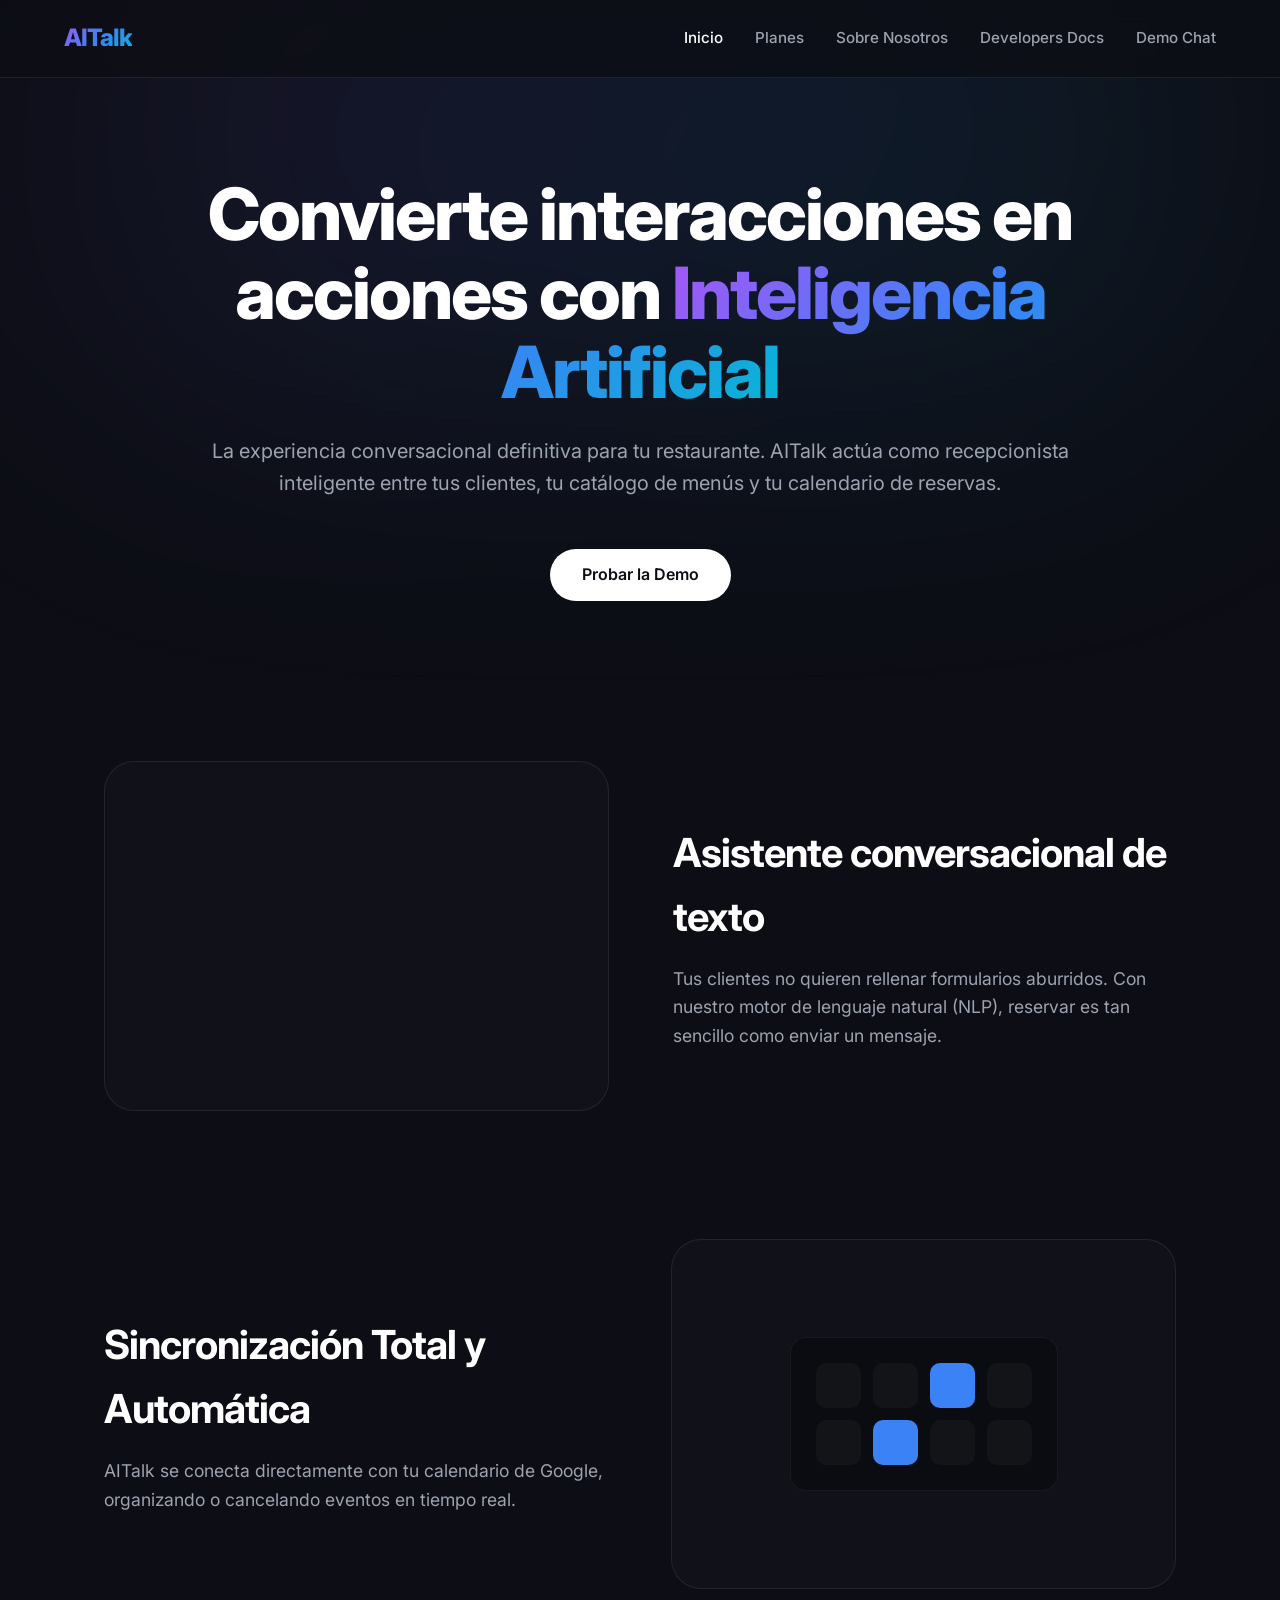
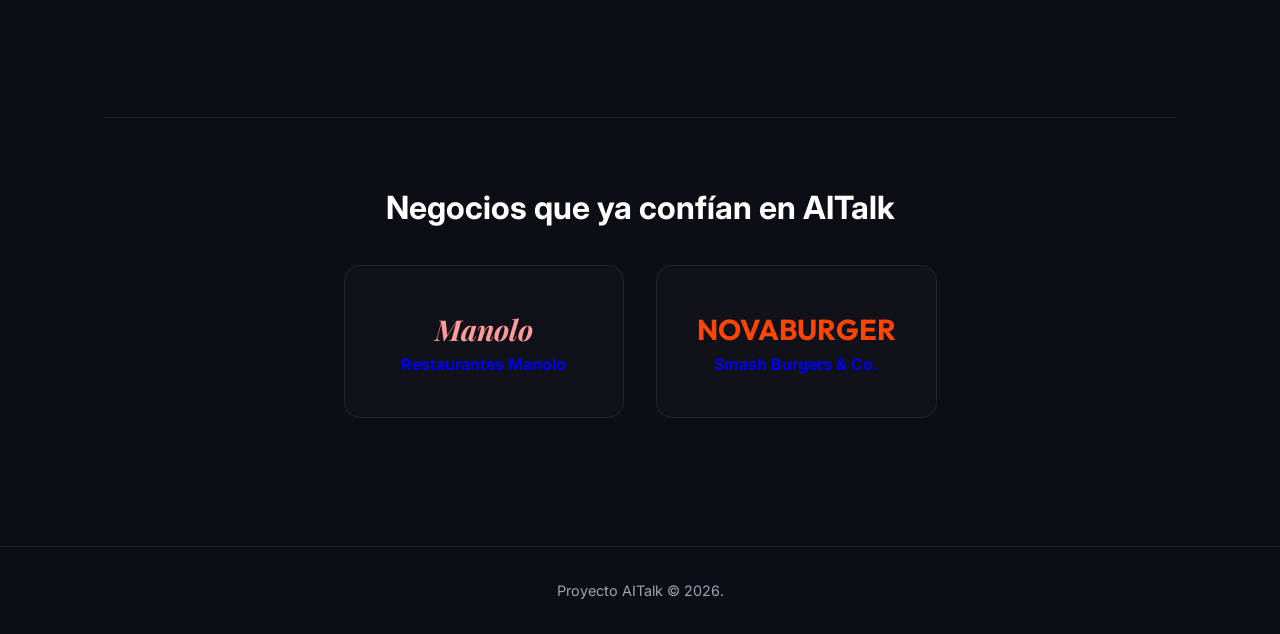
==== index.html @ 5d316da6 "Versión 1.0 Es una "plantilla" de lo que será la página web, desde aquí iremos refinando y colocando" ====
<!DOCTYPE html>
<html lang="es">
<head>
    <meta charset="UTF-8">
    <meta name="viewport" content="width=device-width, initial-scale=1.0">
    <title>AITalk | Inicio</title>
    <link rel="stylesheet" href="styles.css">
</head>
<body class="aitalk-theme">
    <div class="glow"></div>
    
    <!-- NAVBAR REUTILIZABLE -->
    <nav class="navbar">
        <a href="index.html" class="logo">AITalk</a>
        <div class="nav-links">
            <a href="index.html" class="active">Inicio</a>
            <a href="planes.html">Planes</a>
            <a href="about.html">Sobre Nosotros</a>
            <a href="docs.html">Developers Docs</a>
            <a href="demo.html">Demo Chat</a>
        </div>
    </nav>

    <main>
        <div class="hero">
            <h1>Convierte interacciones en acciones con <span class="text-gradient">Inteligencia Artificial</span></h1>
            <p>La experiencia conversacional definitiva para tu restaurante. AITalk actúa como recepcionista inteligente entre tus clientes, tu catálogo de menús y tu calendario de reservas.</p>
            <a href="demo.html" class="btn btn-primary" style="margin-top: 10px;">Probar la Demo</a>
        </div>

        <div class="feature-row">
            <div class="feature-text">
                <h3>Asistente conversacional de texto</h3>
                <p>Tus clientes no quieren rellenar formularios aburridos. Con nuestro motor de lenguaje natural (NLP), reservar es tan sencillo como enviar un mensaje.</p>
            </div>
            <div class="feature-visual">
                <div class="chat-anim">
                    <div class="bubble user">Hola, quería mesa para 4 el viernes a las 21:00.</div>
                    <div class="bubble ai">¡Hola! Sí, tenemos disponibilidad. ¿Anoto la reserva a nombre de quién?</div>
                </div>
            </div>
        </div>

        <div class="feature-row">
            <div class="feature-text">
                <h3>Sincronización Total y Automática</h3>
                <p>AITalk se conecta directamente con tu calendario de Google, organizando o cancelando eventos en tiempo real.</p>
            </div>
            <div class="feature-visual">
                <div class="calendar-grid">
                    <div class="cal-day"></div><div class="cal-day"></div><div class="cal-day booked"></div><div class="cal-day"></div>
                    <div class="cal-day"></div><div class="cal-day booked"></div><div class="cal-day"></div><div class="cal-day"></div>
                </div>
            </div>
        </div>

        <div class="clients-section">
            <h2 style="font-size: 2rem; margin-bottom: 1rem;">Negocios que ya confían en AITalk</h2>
            <div class="clients-grid">
                <a href="manolo.html" class="client-card manolo-card">
                    <h3 style="font-family: 'Playfair Display'; color: #ff9b9b; font-size: 1.8rem; font-style: italic;">Manolo</h3>
                    <h4>Restaurantes Manolo</h4>
                </a>
                <a href="novaburger.html" class="client-card nova-card">
                    <h3 style="font-family: 'Outfit'; color: #FF4500; font-size: 1.8rem; text-transform: uppercase;">NovaBurger</h3>
                    <h4>Smash Burgers & Co.</h4>
                </a>
            </div>
        </div>
    </main>

    <footer class="site-footer">Proyecto AITalk &copy; 2026.</footer>
</body>
</html>
---- styles.css ----
@import url('https://fonts.googleapis.com/css2?family=Inter:wght@300;400;500;600;800&family=Playfair+Display:ital,wght@0,600;0,800;1,600&family=Roboto+Mono:wght@400;500&family=Outfit:wght@800&display=swap');

/* ==========================================================================
   1. VARIABLES GLOBALES Y RESET
   ========================================================================== */
* { margin: 0; padding: 0; box-sizing: border-box; }
body { overflow-x: hidden; }

:root {
    --ai-bg: #0d0e15; 
    --ai-surface: rgba(255, 255, 255, 0.02);
    --ai-border: rgba(255, 255, 255, 0.08); 
    --ai-text: #ffffff;
    --ai-muted: #9ca3af; 
    --ai-gradient: linear-gradient(135deg, #a855f7, #3b82f6, #06b6d4);
    --ai-font: 'Inter', sans-serif; 
    --ai-font-mono: 'Roboto Mono', monospace;
}

/* ==========================================================================
   2. AITALK - LAYOUT PRINCIPAL (Compartido entre todas las pags de AITalk)
   ========================================================================== */
body.aitalk-theme {
    font-family: var(--ai-font); background-color: var(--ai-bg); color: var(--ai-text);
    line-height: 1.6; min-height: 100vh; display: flex; flex-direction: column;
}

.glow {
    position: fixed; top: -10%; left: 50%; transform: translateX(-50%);
    width: 80vw; height: 50vh; background: var(--ai-gradient);
    filter: blur(150px); opacity: 0.12; z-index: -1; pointer-events: none;
}

.navbar {
    display: flex; justify-content: space-between; align-items: center; padding: 1.2rem 5%;
    backdrop-filter: blur(12px); background: rgba(13, 14, 21, 0.8);
    position: sticky; top: 0; z-index: 100; border-bottom: 1px solid var(--ai-border);
}

.logo { 
    font-size: 1.5rem; font-weight: 800; letter-spacing: -1px; 
    background: var(--ai-gradient); -webkit-background-clip: text; -webkit-text-fill-color: transparent; 
    text-decoration: none; 
}

.nav-links { display: flex; gap: 2rem; }
.nav-links a { color: var(--ai-muted); text-decoration: none; font-size: 0.95rem; font-weight: 500; transition: color 0.3s; }
.nav-links a:hover, .nav-links a.active { color: var(--ai-text); }

.text-gradient { background: var(--ai-gradient); -webkit-background-clip: text; -webkit-text-fill-color: transparent; }
.btn { display: inline-block; padding: 0.8rem 2rem; border-radius: 50px; font-weight: 600; text-decoration: none; transition: transform 0.2s; border: none; font-family: var(--ai-font); font-size: 1rem; cursor: pointer;}
.btn-primary { background: var(--ai-text); color: var(--ai-bg); }
.btn-primary:hover { transform: translateY(-2px); box-shadow: 0 10px 20px rgba(255,255,255,0.15); }

main { flex: 1; padding: 4rem 5%; max-width: 1200px; margin: 0 auto; width: 100%; animation: fadeIn 0.5s ease; }
@keyframes fadeIn { from { opacity: 0; transform: translateY(10px); } to { opacity: 1; transform: translateY(0); } }

.site-footer { text-align: center; padding: 2rem; border-top: 1px solid var(--ai-border); margin-top: 4rem; color: var(--ai-muted); font-size: 0.9rem; }

/* ==========================================================================
   3. AITALK - SECCIÓN INICIO
   ========================================================================== */
.hero { text-align: center; padding: 2rem 0; max-width: 900px; margin: 0 auto; }
.hero h1 { font-size: 4.5rem; font-weight: 800; margin-bottom: 1.5rem; line-height: 1.1; letter-spacing: -2px;}
.hero p { font-size: 1.25rem; color: var(--ai-muted); margin-bottom: 2.5rem; }

.feature-row { display: flex; align-items: center; gap: 4rem; margin-top: 8rem; }
.feature-row:nth-child(even) { flex-direction: row-reverse; }
.feature-text { flex: 1; }
.feature-text h3 { font-size: 2.5rem; margin-bottom: 1rem; letter-spacing: -1px; }
.feature-text p { font-size: 1.1rem; color: var(--ai-muted); }
.feature-visual { flex: 1; height: 350px; background: var(--ai-surface); border: 1px solid var(--ai-border); border-radius: 30px; display: flex; justify-content: center; align-items: center; position: relative; }

/* Animaciones de Características */
.chat-anim { display: flex; flex-direction: column; gap: 15px; width: 70%; }
.bubble { padding: 12px 18px; border-radius: 18px; font-size: 0.9rem; max-width: 90%; opacity: 0; animation: chatSequence 6s infinite; }
.bubble.user { background: var(--ai-border); align-self: flex-end; border-bottom-right-radius: 4px; animation-delay: 0s; }
.bubble.ai { background: rgba(168,85,247,0.15); border: 1px solid rgba(168,85,247,0.4); align-self: flex-start; border-bottom-left-radius: 4px; animation-delay: 1.5s; }
@keyframes chatSequence { 0%, 5% { opacity: 0; transform: translateY(10px); } 10%, 80% { opacity: 1; transform: translateY(0); } 90%, 100% { opacity: 0; transform: translateY(-10px); } }

.calendar-grid { display: grid; grid-template-columns: repeat(4, 1fr); gap: 12px; padding: 25px; background: rgba(0,0,0,0.3); border-radius: 16px; border: 1px solid rgba(255,255,255,0.05); }
.cal-day { width: 45px; height: 45px; border-radius: 10px; background: rgba(255,255,255,0.03); }
.cal-day.booked { background: #3b82f6; animation: popIn 4s infinite; }
.cal-day.booked:nth-child(3) { animation-delay: 0s; }
.cal-day.booked:nth-child(7) { animation-delay: 1.2s; }
.cal-day.booked:nth-child(10) { animation-delay: 2.4s; }
@keyframes popIn { 0%, 100% { transform: scale(1); opacity: 0.3; } 50% { transform: scale(1.1); opacity: 1; box-shadow: 0 0 20px rgba(59,130,246,0.6); } }

.db-nodes { position: relative; width: 180px; height: 180px; }
.node { position: absolute; width: 20px; height: 20px; background: #a855f7; border-radius: 50%; }
.node.center { top: 50%; left: 50%; transform: translate(-50%, -50%); width: 45px; height: 45px; background: var(--ai-gradient); animation: pulseNode 2.5s infinite; }
.node.n1 { top: 0; left: 50%; transform: translateX(-50%); opacity: 0.5; }
.node.n2 { bottom: 0; left: 50%; transform: translateX(-50%); opacity: 0.5; }
.node.n3 { top: 50%; left: 0; transform: translateY(-50%); opacity: 0.5; }
.node.n4 { top: 50%; right: 0; transform: translateY(-50%); opacity: 0.5; }
@keyframes pulseNode { 0% { box-shadow: 0 0 0 0 rgba(168, 85, 247, 0.6); } 70% { box-shadow: 0 0 0 25px rgba(168, 85, 247, 0); } 100% { box-shadow: 0 0 0 0 rgba(168, 85, 247, 0); } }

/* Tarjetas Clientes */
.clients-section { margin-top: 8rem; text-align: center; border-top: 1px solid var(--ai-border); padding-top: 4rem; }
.clients-grid { display: flex; justify-content: center; gap: 2rem; margin-top: 2rem; flex-wrap: wrap; }
.client-card { background: var(--ai-surface); border: 1px solid var(--ai-border); padding: 2.5rem; border-radius: 16px; min-width: 280px; transition: all 0.3s ease; position: relative; overflow: hidden; text-decoration: none; display: block; }
.client-card::before { content: 'Ver Integración ↗'; position: absolute; top: -40px; left: 50%; transform: translateX(-50%); background: var(--ai-gradient); color: white; font-size: 0.8rem; padding: 0.3rem 1rem; border-radius: 20px; transition: top 0.3s; font-weight: 600; white-space: nowrap; }
.client-card:hover { transform: translateY(-5px); }
.client-card:hover::before { top: 15px; }
.client-card.manolo-card:hover { border-color: #ff9b9b; background: rgba(255, 155, 155, 0.05); }
.client-card.nova-card:hover { border-color: #ff5722; background: rgba(255, 87, 34, 0.05); }

/* ==========================================================================
   4. AITALK - DEVELOPER DOCS (Estética Grid Restaurada)
   ========================================================================== */
.docs-layout { display: flex; gap: 3rem; align-items: flex-start; }
.docs-sidebar { width: 250px; position: sticky; top: 100px; }
.docs-sidebar ul { list-style: none; }
.docs-sidebar li { margin-bottom: 1rem; }
.docs-sidebar a { color: var(--ai-muted); text-decoration: none; font-size: 0.95rem; transition: color 0.2s; display: block; padding: 4px 8px; border-radius: 6px; }
.docs-sidebar a:hover, .docs-sidebar a.active { color: var(--ai-text); background: rgba(255,255,255,0.05); }
.docs-sidebar .group-title { font-size: 0.8rem; text-transform: uppercase; letter-spacing: 1px; color: #666; margin: 2rem 0 1rem; font-weight: 800; padding-left: 8px;}

.docs-content { flex: 1; }
.docs-search { background: var(--ai-bg); border: 1px solid var(--ai-border); padding: 1rem 1.5rem; border-radius: 8px; width: 100%; color: white; font-family: var(--ai-font); margin-bottom: 3rem; outline: none; transition: border-color 0.3s; font-size: 0.95rem; }
.docs-search:focus { border-color: #a855f7; }

.docs-grid { display: grid; grid-template-columns: repeat(auto-fit, minmax(300px, 1fr)); gap: 1.5rem; }
.docs-card { border: 1px solid var(--ai-border); background: var(--ai-surface); border-radius: 12px; padding: 1.5rem; transition: background 0.2s; }
.docs-card:hover { background: rgba(255,255,255,0.05); }
.docs-icon { font-family: var(--ai-font-mono); color: #a855f7; margin-bottom: 1rem; font-size: 1.2rem; display: inline-block; }
.docs-card h4 { margin-bottom: 0.8rem; font-size: 1.2rem; }
.docs-card p { color: var(--ai-muted); font-size: 0.95rem; line-height: 1.6; }

/* ==========================================================================
   5. WEBS CLIENTES (Manolo & NovaBurger)
   ========================================================================== */
body.manolo-theme { background-color: #FDFBF7; color: #2C2C2C; font-family: 'Inter', sans-serif; min-height: 100vh; padding-bottom: 5rem; }
.manolo-logo { font-family: 'Playfair Display', serif; font-size: 2.5rem; color: #8B1E0B; font-weight: 800; font-style: italic; }
.manolo-hero { text-align: center; padding: 6rem 5%; background: url('https://www.transparenttextures.com/patterns/cream-paper.png'); }

body.nova-theme { background-color: #111111; color: #ffffff; font-family: 'Inter', sans-serif; min-height: 100vh; padding-bottom: 5rem; }
.nova-logo { font-family: 'Outfit', sans-serif; font-size: 2rem; color: #FF4500; font-weight: 800; text-transform: uppercase; letter-spacing: -1px; }
.nova-hero { text-align: center; padding: 8rem 5%; background: radial-gradient(circle at center, #2a0b00 0%, #111 70%); }

.ai-widget { position: fixed; bottom: 30px; right: 30px; background: #0d0e15; border-radius: 20px; padding: 1.5rem; width: 320px; box-shadow: 0 20px 40px rgba(0,0,0,0.5); z-index: 1000; color: white; border: 1px solid rgba(255,255,255,0.1); }
.ai-widget-header { display: flex; align-items: center; gap: 10px; margin-bottom: 1rem; font-weight: bold; font-size: 0.9rem; }
.ai-widget-header span { background: linear-gradient(135deg, #a855f7, #3b82f6); -webkit-background-clip: text; -webkit-text-fill-color: transparent; }
.ai-widget-btn { background: white; color: black; border: none; padding: 0.8rem; width: 100%; border-radius: 10px; font-weight: 600; cursor: pointer; transition: 0.2s; margin-top: 15px; }
.ai-widget-btn:hover { background: #e5e7eb; }
.back-bar { background: #000; color: white; padding: 0.5rem 5%; font-size: 0.85rem; display: flex; justify-content: space-between; }
.back-bar a { color: #a855f7; text-decoration: none; font-weight: 600; }
/* === ESTILOS PARA LA INTERACTIVIDAD DE DOCS === */
.doc-pane { display: none; animation: fadeIn 0.3s forwards; }
.doc-pane.active { display: block; }
.doc-pane h2 { font-size: 2.2rem; margin-bottom: 1rem; letter-spacing: -0.5px; }
.doc-pane p { color: var(--ai-muted); margin-bottom: 1.5rem; line-height: 1.7; font-size: 1.05rem; }
.doc-pane h3 { font-size: 1.3rem; margin: 2rem 0 1rem; color: #e5e7eb; }
.doc-code { background: rgba(0,0,0,0.4); border: 1px solid var(--ai-border); padding: 1.5rem; border-radius: 8px; font-family: var(--ai-font-mono); font-size: 0.9rem; color: #a855f7; overflow-x: auto; margin-bottom: 1.5rem; }

/* === ESTILOS PARA PLANES === */
.pricing-grid { display: grid; grid-template-columns: repeat(auto-fit, minmax(300px, 1fr)); gap: 2rem; }
.pricing-card { background: var(--ai-surface); border: 1px solid var(--ai-border); border-radius: 24px; padding: 3rem 2rem; display: flex; flex-direction: column; transition: transform 0.3s; }
.pricing-card:hover { transform: translateY(-5px); }
.pricing-card.highlight { border-color: #3b82f6; box-shadow: 0 10px 40px rgba(59, 130, 246, 0.1); position: relative; }

/* === ESTILOS PARA EL DEMO CHAT === */
.demo-container { max-width: 850px; margin: 0 auto; background: var(--ai-surface); border: 1px solid var(--ai-border); border-radius: 24px; height: 60vh; min-height: 500px; display: flex; flex-direction: column; overflow: hidden; box-shadow: 0 20px 40px rgba(0,0,0,0.4); }
.chat-area { flex: 1; padding: 2rem; overflow-y: auto; display: flex; flex-direction: column; gap: 1.5rem; }
.message { max-width: 80%; padding: 1.2rem; border-radius: 18px; font-size: 0.95rem; line-height: 1.5; }
.msg-ai { background: rgba(255,255,255,0.03); color: var(--ai-text); align-self: flex-start; border: 1px solid var(--ai-border); border-bottom-left-radius: 4px; }
.msg-user { background: var(--ai-border); color: var(--ai-text); align-self: flex-end; border-bottom-right-radius: 4px; }
.input-area { padding: 1.5rem; background: rgba(0,0,0,0.2); border-top: 1px solid var(--ai-border); }
.input-wrapper { display: flex; background: rgba(255,255,255,0.05); border: 1px solid var(--ai-border); border-radius: 16px; padding: 0.5rem 0.5rem 0.5rem 1rem; align-items: center; }
.input-wrapper input { flex: 1; background: transparent; border: none; color: white; padding: 0.8rem; font-size: 1rem; outline: none; }
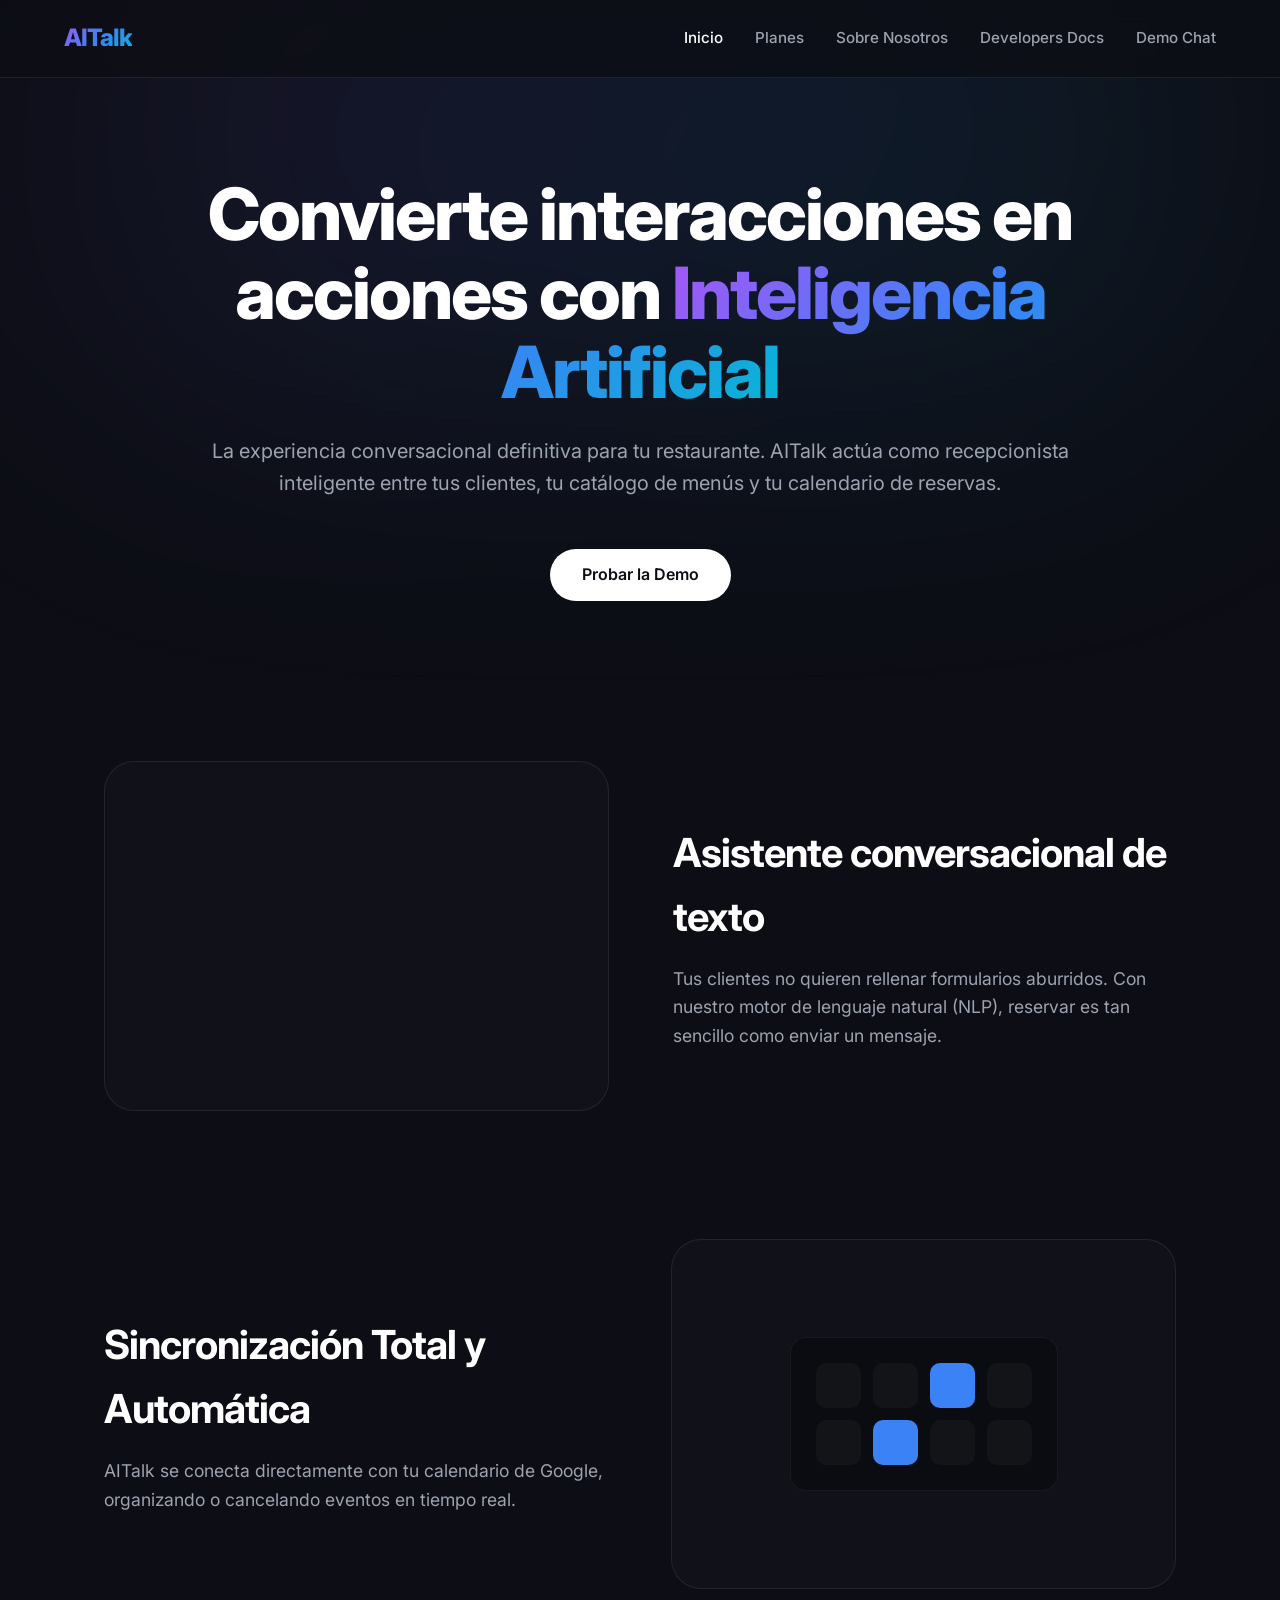
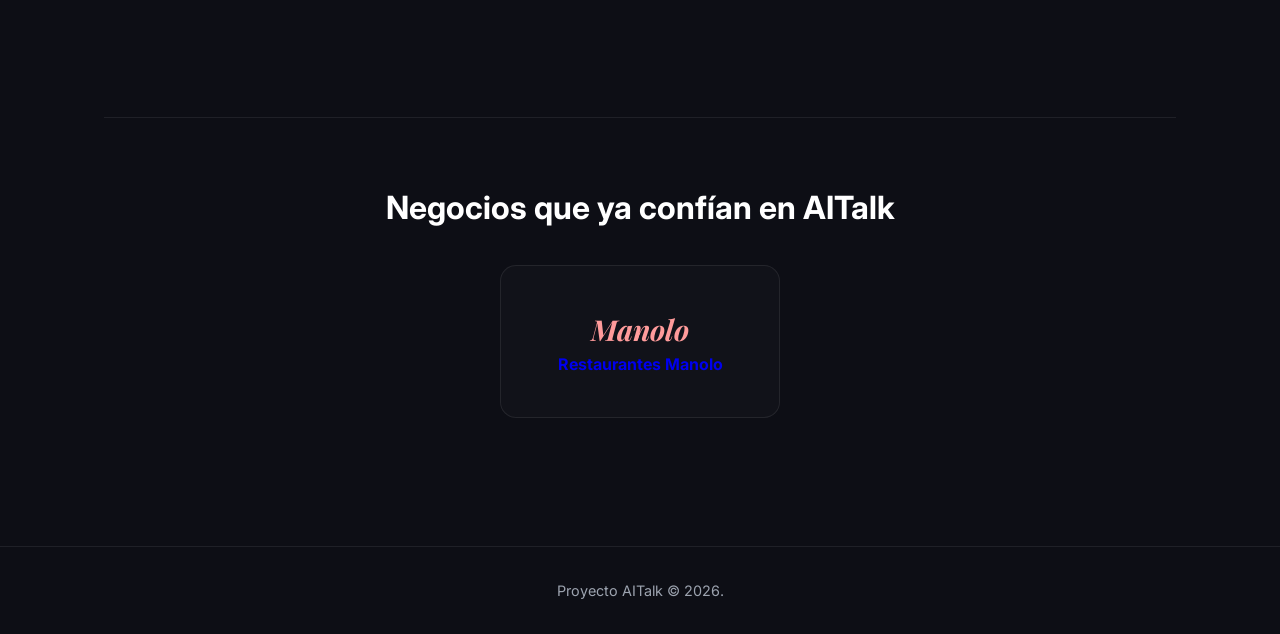
==== commit 8c0ac9fc: "CSS refactorizado, otros arreglas He refactorizado el CSS, también he quitado el botón de del placeh" ====
--- a/index.html
+++ b/index.html
@@ -1,74 +1,70 @@
-<!DOCTYPE html>
-<html lang="es">
-<head>
-    <meta charset="UTF-8">
-    <meta name="viewport" content="width=device-width, initial-scale=1.0">
-    <title>AITalk | Inicio</title>
-    <link rel="stylesheet" href="styles.css">
-</head>
-<body class="aitalk-theme">
-    <div class="glow"></div>
-    
-    <!-- NAVBAR REUTILIZABLE -->
-    <nav class="navbar">
-        <a href="index.html" class="logo">AITalk</a>
-        <div class="nav-links">
-            <a href="index.html" class="active">Inicio</a>
-            <a href="planes.html">Planes</a>
-            <a href="about.html">Sobre Nosotros</a>
-            <a href="docs.html">Developers Docs</a>
-            <a href="demo.html">Demo Chat</a>
-        </div>
-    </nav>
-
-    <main>
-        <div class="hero">
-            <h1>Convierte interacciones en acciones con <span class="text-gradient">Inteligencia Artificial</span></h1>
-            <p>La experiencia conversacional definitiva para tu restaurante. AITalk actúa como recepcionista inteligente entre tus clientes, tu catálogo de menús y tu calendario de reservas.</p>
-            <a href="demo.html" class="btn btn-primary" style="margin-top: 10px;">Probar la Demo</a>
-        </div>
-
-        <div class="feature-row">
-            <div class="feature-text">
-                <h3>Asistente conversacional de texto</h3>
-                <p>Tus clientes no quieren rellenar formularios aburridos. Con nuestro motor de lenguaje natural (NLP), reservar es tan sencillo como enviar un mensaje.</p>
-            </div>
-            <div class="feature-visual">
-                <div class="chat-anim">
-                    <div class="bubble user">Hola, quería mesa para 4 el viernes a las 21:00.</div>
-                    <div class="bubble ai">¡Hola! Sí, tenemos disponibilidad. ¿Anoto la reserva a nombre de quién?</div>
-                </div>
-            </div>
-        </div>
-
-        <div class="feature-row">
-            <div class="feature-text">
-                <h3>Sincronización Total y Automática</h3>
-                <p>AITalk se conecta directamente con tu calendario de Google, organizando o cancelando eventos en tiempo real.</p>
-            </div>
-            <div class="feature-visual">
-                <div class="calendar-grid">
-                    <div class="cal-day"></div><div class="cal-day"></div><div class="cal-day booked"></div><div class="cal-day"></div>
-                    <div class="cal-day"></div><div class="cal-day booked"></div><div class="cal-day"></div><div class="cal-day"></div>
-                </div>
-            </div>
-        </div>
-
-        <div class="clients-section">
-            <h2 style="font-size: 2rem; margin-bottom: 1rem;">Negocios que ya confían en AITalk</h2>
-            <div class="clients-grid">
-                <a href="manolo.html" class="client-card manolo-card">
-                    <h3 style="font-family: 'Playfair Display'; color: #ff9b9b; font-size: 1.8rem; font-style: italic;">Manolo</h3>
-                    <h4>Restaurantes Manolo</h4>
-                </a>
-                <a href="novaburger.html" class="client-card nova-card">
-                    <h3 style="font-family: 'Outfit'; color: #FF4500; font-size: 1.8rem; text-transform: uppercase;">NovaBurger</h3>
-                    <h4>Smash Burgers & Co.</h4>
-                </a>
-            </div>
-        </div>
-    </main>
-
-    <footer class="site-footer">Proyecto AITalk &copy; 2026.</footer>
-</body>
-</html>
+<!DOCTYPE html>
+<html lang="es">
+<head>
+    <meta charset="UTF-8">
+    <meta name="viewport" content="width=device-width, initial-scale=1.0">
+    <title>AITalk | Inicio</title>
+    <link rel="stylesheet" href="styles.css">
+</head>
+<body class="aitalk-theme">
+    <div class="glow"></div>
+    
+    <!-- NAVBAR REUTILIZABLE -->
+    <nav class="navbar">
+        <a href="index.html" class="logo">AITalk</a>
+        <div class="nav-links">
+            <a href="index.html" class="active">Inicio</a>
+            <a href="planes.html">Planes</a>
+            <a href="about.html">Sobre Nosotros</a>
+            <a href="docs.html">Developers Docs</a>
+            <a href="demo.html">Demo Chat</a>
+        </div>
+    </nav>
+
+    <main>
+        <div class="hero">
+            <h1>Convierte interacciones en acciones con <span class="text-gradient">Inteligencia Artificial</span></h1>
+            <p>La experiencia conversacional definitiva para tu restaurante. AITalk actúa como recepcionista inteligente entre tus clientes, tu catálogo de menús y tu calendario de reservas.</p>
+            <a href="demo.html" class="btn btn-primary" style="margin-top: 10px;">Probar la Demo</a>
+        </div>
+
+        <div class="feature-row">
+            <div class="feature-text">
+                <h3>Asistente conversacional de texto</h3>
+                <p>Tus clientes no quieren rellenar formularios aburridos. Con nuestro motor de lenguaje natural (NLP), reservar es tan sencillo como enviar un mensaje.</p>
+            </div>
+            <div class="feature-visual">
+                <div class="chat-anim">
+                    <div class="bubble user">Hola, quería mesa para 4 el viernes a las 21:00.</div>
+                    <div class="bubble ai">¡Hola! Sí, tenemos disponibilidad. ¿Anoto la reserva a nombre de quién?</div>
+                </div>
+            </div>
+        </div>
+
+        <div class="feature-row">
+            <div class="feature-text">
+                <h3>Sincronización Total y Automática</h3>
+                <p>AITalk se conecta directamente con tu calendario de Google, organizando o cancelando eventos en tiempo real.</p>
+            </div>
+            <div class="feature-visual">
+                <div class="calendar-grid">
+                    <div class="cal-day"></div><div class="cal-day"></div><div class="cal-day booked"></div><div class="cal-day"></div>
+                    <div class="cal-day"></div><div class="cal-day booked"></div><div class="cal-day"></div><div class="cal-day"></div>
+                </div>
+            </div>
+        </div>
+
+        <div class="clients-section">
+            <h2 style="font-size: 2rem; margin-bottom: 1rem;">Negocios que ya confían en AITalk</h2>
+            <div class="clients-grid">
+                <a href="manolo.html" class="client-card manolo-card">
+                    <h3 style="font-family: 'Playfair Display'; color: #ff9b9b; font-size: 1.8rem; font-style: italic;">Manolo</h3>
+                    <h4>Restaurantes Manolo</h4>
+                </a>
+            </div>
+        </div>
+    </main>
+
+    <footer class="site-footer">Proyecto AITalk &copy; 2026.</footer>
+</body>
+</html>
--- a/styles.css
+++ b/styles.css
@@ -1,170 +1,766 @@
-@import url('https://fonts.googleapis.com/css2?family=Inter:wght@300;400;500;600;800&family=Playfair+Display:ital,wght@0,600;0,800;1,600&family=Roboto+Mono:wght@400;500&family=Outfit:wght@800&display=swap');
-
-/* ==========================================================================
-   1. VARIABLES GLOBALES Y RESET
-   ========================================================================== */
-* { margin: 0; padding: 0; box-sizing: border-box; }
-body { overflow-x: hidden; }
-
-:root {
-    --ai-bg: #0d0e15; 
-    --ai-surface: rgba(255, 255, 255, 0.02);
-    --ai-border: rgba(255, 255, 255, 0.08); 
-    --ai-text: #ffffff;
-    --ai-muted: #9ca3af; 
-    --ai-gradient: linear-gradient(135deg, #a855f7, #3b82f6, #06b6d4);
-    --ai-font: 'Inter', sans-serif; 
-    --ai-font-mono: 'Roboto Mono', monospace;
-}
-
-/* ==========================================================================
-   2. AITALK - LAYOUT PRINCIPAL (Compartido entre todas las pags de AITalk)
-   ========================================================================== */
-body.aitalk-theme {
-    font-family: var(--ai-font); background-color: var(--ai-bg); color: var(--ai-text);
-    line-height: 1.6; min-height: 100vh; display: flex; flex-direction: column;
-}
-
-.glow {
-    position: fixed; top: -10%; left: 50%; transform: translateX(-50%);
-    width: 80vw; height: 50vh; background: var(--ai-gradient);
-    filter: blur(150px); opacity: 0.12; z-index: -1; pointer-events: none;
-}
-
-.navbar {
-    display: flex; justify-content: space-between; align-items: center; padding: 1.2rem 5%;
-    backdrop-filter: blur(12px); background: rgba(13, 14, 21, 0.8);
-    position: sticky; top: 0; z-index: 100; border-bottom: 1px solid var(--ai-border);
-}
-
-.logo { 
-    font-size: 1.5rem; font-weight: 800; letter-spacing: -1px; 
-    background: var(--ai-gradient); -webkit-background-clip: text; -webkit-text-fill-color: transparent; 
-    text-decoration: none; 
-}
-
-.nav-links { display: flex; gap: 2rem; }
-.nav-links a { color: var(--ai-muted); text-decoration: none; font-size: 0.95rem; font-weight: 500; transition: color 0.3s; }
-.nav-links a:hover, .nav-links a.active { color: var(--ai-text); }
-
-.text-gradient { background: var(--ai-gradient); -webkit-background-clip: text; -webkit-text-fill-color: transparent; }
-.btn { display: inline-block; padding: 0.8rem 2rem; border-radius: 50px; font-weight: 600; text-decoration: none; transition: transform 0.2s; border: none; font-family: var(--ai-font); font-size: 1rem; cursor: pointer;}
-.btn-primary { background: var(--ai-text); color: var(--ai-bg); }
-.btn-primary:hover { transform: translateY(-2px); box-shadow: 0 10px 20px rgba(255,255,255,0.15); }
-
-main { flex: 1; padding: 4rem 5%; max-width: 1200px; margin: 0 auto; width: 100%; animation: fadeIn 0.5s ease; }
-@keyframes fadeIn { from { opacity: 0; transform: translateY(10px); } to { opacity: 1; transform: translateY(0); } }
-
-.site-footer { text-align: center; padding: 2rem; border-top: 1px solid var(--ai-border); margin-top: 4rem; color: var(--ai-muted); font-size: 0.9rem; }
-
-/* ==========================================================================
-   3. AITALK - SECCIÓN INICIO
-   ========================================================================== */
-.hero { text-align: center; padding: 2rem 0; max-width: 900px; margin: 0 auto; }
-.hero h1 { font-size: 4.5rem; font-weight: 800; margin-bottom: 1.5rem; line-height: 1.1; letter-spacing: -2px;}
-.hero p { font-size: 1.25rem; color: var(--ai-muted); margin-bottom: 2.5rem; }
-
-.feature-row { display: flex; align-items: center; gap: 4rem; margin-top: 8rem; }
-.feature-row:nth-child(even) { flex-direction: row-reverse; }
-.feature-text { flex: 1; }
-.feature-text h3 { font-size: 2.5rem; margin-bottom: 1rem; letter-spacing: -1px; }
-.feature-text p { font-size: 1.1rem; color: var(--ai-muted); }
-.feature-visual { flex: 1; height: 350px; background: var(--ai-surface); border: 1px solid var(--ai-border); border-radius: 30px; display: flex; justify-content: center; align-items: center; position: relative; }
-
-/* Animaciones de Características */
-.chat-anim { display: flex; flex-direction: column; gap: 15px; width: 70%; }
-.bubble { padding: 12px 18px; border-radius: 18px; font-size: 0.9rem; max-width: 90%; opacity: 0; animation: chatSequence 6s infinite; }
-.bubble.user { background: var(--ai-border); align-self: flex-end; border-bottom-right-radius: 4px; animation-delay: 0s; }
-.bubble.ai { background: rgba(168,85,247,0.15); border: 1px solid rgba(168,85,247,0.4); align-self: flex-start; border-bottom-left-radius: 4px; animation-delay: 1.5s; }
-@keyframes chatSequence { 0%, 5% { opacity: 0; transform: translateY(10px); } 10%, 80% { opacity: 1; transform: translateY(0); } 90%, 100% { opacity: 0; transform: translateY(-10px); } }
-
-.calendar-grid { display: grid; grid-template-columns: repeat(4, 1fr); gap: 12px; padding: 25px; background: rgba(0,0,0,0.3); border-radius: 16px; border: 1px solid rgba(255,255,255,0.05); }
-.cal-day { width: 45px; height: 45px; border-radius: 10px; background: rgba(255,255,255,0.03); }
-.cal-day.booked { background: #3b82f6; animation: popIn 4s infinite; }
-.cal-day.booked:nth-child(3) { animation-delay: 0s; }
-.cal-day.booked:nth-child(7) { animation-delay: 1.2s; }
-.cal-day.booked:nth-child(10) { animation-delay: 2.4s; }
-@keyframes popIn { 0%, 100% { transform: scale(1); opacity: 0.3; } 50% { transform: scale(1.1); opacity: 1; box-shadow: 0 0 20px rgba(59,130,246,0.6); } }
-
-.db-nodes { position: relative; width: 180px; height: 180px; }
-.node { position: absolute; width: 20px; height: 20px; background: #a855f7; border-radius: 50%; }
-.node.center { top: 50%; left: 50%; transform: translate(-50%, -50%); width: 45px; height: 45px; background: var(--ai-gradient); animation: pulseNode 2.5s infinite; }
-.node.n1 { top: 0; left: 50%; transform: translateX(-50%); opacity: 0.5; }
-.node.n2 { bottom: 0; left: 50%; transform: translateX(-50%); opacity: 0.5; }
-.node.n3 { top: 50%; left: 0; transform: translateY(-50%); opacity: 0.5; }
-.node.n4 { top: 50%; right: 0; transform: translateY(-50%); opacity: 0.5; }
-@keyframes pulseNode { 0% { box-shadow: 0 0 0 0 rgba(168, 85, 247, 0.6); } 70% { box-shadow: 0 0 0 25px rgba(168, 85, 247, 0); } 100% { box-shadow: 0 0 0 0 rgba(168, 85, 247, 0); } }
-
-/* Tarjetas Clientes */
-.clients-section { margin-top: 8rem; text-align: center; border-top: 1px solid var(--ai-border); padding-top: 4rem; }
-.clients-grid { display: flex; justify-content: center; gap: 2rem; margin-top: 2rem; flex-wrap: wrap; }
-.client-card { background: var(--ai-surface); border: 1px solid var(--ai-border); padding: 2.5rem; border-radius: 16px; min-width: 280px; transition: all 0.3s ease; position: relative; overflow: hidden; text-decoration: none; display: block; }
-.client-card::before { content: 'Ver Integración ↗'; position: absolute; top: -40px; left: 50%; transform: translateX(-50%); background: var(--ai-gradient); color: white; font-size: 0.8rem; padding: 0.3rem 1rem; border-radius: 20px; transition: top 0.3s; font-weight: 600; white-space: nowrap; }
-.client-card:hover { transform: translateY(-5px); }
-.client-card:hover::before { top: 15px; }
-.client-card.manolo-card:hover { border-color: #ff9b9b; background: rgba(255, 155, 155, 0.05); }
-.client-card.nova-card:hover { border-color: #ff5722; background: rgba(255, 87, 34, 0.05); }
-
-/* ==========================================================================
-   4. AITALK - DEVELOPER DOCS (Estética Grid Restaurada)
-   ========================================================================== */
-.docs-layout { display: flex; gap: 3rem; align-items: flex-start; }
-.docs-sidebar { width: 250px; position: sticky; top: 100px; }
-.docs-sidebar ul { list-style: none; }
-.docs-sidebar li { margin-bottom: 1rem; }
-.docs-sidebar a { color: var(--ai-muted); text-decoration: none; font-size: 0.95rem; transition: color 0.2s; display: block; padding: 4px 8px; border-radius: 6px; }
-.docs-sidebar a:hover, .docs-sidebar a.active { color: var(--ai-text); background: rgba(255,255,255,0.05); }
-.docs-sidebar .group-title { font-size: 0.8rem; text-transform: uppercase; letter-spacing: 1px; color: #666; margin: 2rem 0 1rem; font-weight: 800; padding-left: 8px;}
-
-.docs-content { flex: 1; }
-.docs-search { background: var(--ai-bg); border: 1px solid var(--ai-border); padding: 1rem 1.5rem; border-radius: 8px; width: 100%; color: white; font-family: var(--ai-font); margin-bottom: 3rem; outline: none; transition: border-color 0.3s; font-size: 0.95rem; }
-.docs-search:focus { border-color: #a855f7; }
-
-.docs-grid { display: grid; grid-template-columns: repeat(auto-fit, minmax(300px, 1fr)); gap: 1.5rem; }
-.docs-card { border: 1px solid var(--ai-border); background: var(--ai-surface); border-radius: 12px; padding: 1.5rem; transition: background 0.2s; }
-.docs-card:hover { background: rgba(255,255,255,0.05); }
-.docs-icon { font-family: var(--ai-font-mono); color: #a855f7; margin-bottom: 1rem; font-size: 1.2rem; display: inline-block; }
-.docs-card h4 { margin-bottom: 0.8rem; font-size: 1.2rem; }
-.docs-card p { color: var(--ai-muted); font-size: 0.95rem; line-height: 1.6; }
-
-/* ==========================================================================
-   5. WEBS CLIENTES (Manolo & NovaBurger)
-   ========================================================================== */
-body.manolo-theme { background-color: #FDFBF7; color: #2C2C2C; font-family: 'Inter', sans-serif; min-height: 100vh; padding-bottom: 5rem; }
-.manolo-logo { font-family: 'Playfair Display', serif; font-size: 2.5rem; color: #8B1E0B; font-weight: 800; font-style: italic; }
-.manolo-hero { text-align: center; padding: 6rem 5%; background: url('https://www.transparenttextures.com/patterns/cream-paper.png'); }
-
-body.nova-theme { background-color: #111111; color: #ffffff; font-family: 'Inter', sans-serif; min-height: 100vh; padding-bottom: 5rem; }
-.nova-logo { font-family: 'Outfit', sans-serif; font-size: 2rem; color: #FF4500; font-weight: 800; text-transform: uppercase; letter-spacing: -1px; }
-.nova-hero { text-align: center; padding: 8rem 5%; background: radial-gradient(circle at center, #2a0b00 0%, #111 70%); }
-
-.ai-widget { position: fixed; bottom: 30px; right: 30px; background: #0d0e15; border-radius: 20px; padding: 1.5rem; width: 320px; box-shadow: 0 20px 40px rgba(0,0,0,0.5); z-index: 1000; color: white; border: 1px solid rgba(255,255,255,0.1); }
-.ai-widget-header { display: flex; align-items: center; gap: 10px; margin-bottom: 1rem; font-weight: bold; font-size: 0.9rem; }
-.ai-widget-header span { background: linear-gradient(135deg, #a855f7, #3b82f6); -webkit-background-clip: text; -webkit-text-fill-color: transparent; }
-.ai-widget-btn { background: white; color: black; border: none; padding: 0.8rem; width: 100%; border-radius: 10px; font-weight: 600; cursor: pointer; transition: 0.2s; margin-top: 15px; }
-.ai-widget-btn:hover { background: #e5e7eb; }
-.back-bar { background: #000; color: white; padding: 0.5rem 5%; font-size: 0.85rem; display: flex; justify-content: space-between; }
-.back-bar a { color: #a855f7; text-decoration: none; font-weight: 600; }
-/* === ESTILOS PARA LA INTERACTIVIDAD DE DOCS === */
-.doc-pane { display: none; animation: fadeIn 0.3s forwards; }
-.doc-pane.active { display: block; }
-.doc-pane h2 { font-size: 2.2rem; margin-bottom: 1rem; letter-spacing: -0.5px; }
-.doc-pane p { color: var(--ai-muted); margin-bottom: 1.5rem; line-height: 1.7; font-size: 1.05rem; }
-.doc-pane h3 { font-size: 1.3rem; margin: 2rem 0 1rem; color: #e5e7eb; }
-.doc-code { background: rgba(0,0,0,0.4); border: 1px solid var(--ai-border); padding: 1.5rem; border-radius: 8px; font-family: var(--ai-font-mono); font-size: 0.9rem; color: #a855f7; overflow-x: auto; margin-bottom: 1.5rem; }
-
-/* === ESTILOS PARA PLANES === */
-.pricing-grid { display: grid; grid-template-columns: repeat(auto-fit, minmax(300px, 1fr)); gap: 2rem; }
-.pricing-card { background: var(--ai-surface); border: 1px solid var(--ai-border); border-radius: 24px; padding: 3rem 2rem; display: flex; flex-direction: column; transition: transform 0.3s; }
-.pricing-card:hover { transform: translateY(-5px); }
-.pricing-card.highlight { border-color: #3b82f6; box-shadow: 0 10px 40px rgba(59, 130, 246, 0.1); position: relative; }
-
-/* === ESTILOS PARA EL DEMO CHAT === */
-.demo-container { max-width: 850px; margin: 0 auto; background: var(--ai-surface); border: 1px solid var(--ai-border); border-radius: 24px; height: 60vh; min-height: 500px; display: flex; flex-direction: column; overflow: hidden; box-shadow: 0 20px 40px rgba(0,0,0,0.4); }
-.chat-area { flex: 1; padding: 2rem; overflow-y: auto; display: flex; flex-direction: column; gap: 1.5rem; }
-.message { max-width: 80%; padding: 1.2rem; border-radius: 18px; font-size: 0.95rem; line-height: 1.5; }
-.msg-ai { background: rgba(255,255,255,0.03); color: var(--ai-text); align-self: flex-start; border: 1px solid var(--ai-border); border-bottom-left-radius: 4px; }
-.msg-user { background: var(--ai-border); color: var(--ai-text); align-self: flex-end; border-bottom-right-radius: 4px; }
-.input-area { padding: 1.5rem; background: rgba(0,0,0,0.2); border-top: 1px solid var(--ai-border); }
-.input-wrapper { display: flex; background: rgba(255,255,255,0.05); border: 1px solid var(--ai-border); border-radius: 16px; padding: 0.5rem 0.5rem 0.5rem 1rem; align-items: center; }
-.input-wrapper input { flex: 1; background: transparent; border: none; color: white; padding: 0.8rem; font-size: 1rem; outline: none; }
+@import url('https://fonts.googleapis.com/css2?family=Inter:wght@300;400;500;600;800&family=Playfair+Display:ital,wght@0,600;0,800;1,600&family=Roboto+Mono:wght@400;500&family=Outfit:wght@800&display=swap');
+
+/* ==========================================================================
+   ÍNDICE DEL CSS
+   ==========================================================================
+   1. VARIABLES GLOBALES Y RESET (Colores, fuentes, reseteo de márgenes)
+   2. ESTILOS BASE Y COMPONENTES (Botones, gradientes, layout principal)
+   3. NAVEGACIÓN Y FOOTER (Menú superior y pie de página)
+   4. PÁGINA: INICIO (Hero, animaciones de características, clientes)
+   5. PÁGINA: PLANES (Tarjetas de precios)
+   6. PÁGINA: DEMO CHAT (Interfaz de simulación)
+   7. PÁGINA: DOCS DEVELOPERS (Layout lateral, formato de texto y código)
+   8. TEMAS EXTERNOS (Webs hipotéticas como Restaurantes Manolo)
+   ========================================================================== */
+
+
+/* ==========================================================================
+   1. VARIABLES GLOBALES Y RESET
+   ========================================================================== */
+* {
+    margin: 0;
+    padding: 0;
+    box-sizing: border-box;
+}
+
+body {
+    overflow-x: hidden; /* Evita el scroll horizontal no deseado */
+}
+
+:root {
+    /* Paleta de colores AITalk (Dark Theme) */
+    --ai-bg: #0d0e15; 
+    --ai-surface: rgba(255, 255, 255, 0.02);
+    --ai-border: rgba(255, 255, 255, 0.08); 
+    --ai-text: #ffffff;
+    --ai-muted: #9ca3af; 
+    --ai-gradient: linear-gradient(135deg, #a855f7, #3b82f6, #06b6d4);
+    
+    /* Tipografías */
+    --ai-font: 'Inter', sans-serif; 
+    --ai-font-mono: 'Roboto Mono', monospace;
+}
+
+
+/* ==========================================================================
+   2. ESTILOS BASE Y COMPONENTES GLOBALES
+   ========================================================================== */
+body.aitalk-theme {
+    font-family: var(--ai-font);
+    background-color: var(--ai-bg);
+    color: var(--ai-text);
+    line-height: 1.6;
+    min-height: 100vh;
+    display: flex;
+    flex-direction: column;
+}
+
+/* Efecto de luz de fondo (Glow) */
+.glow {
+    position: fixed;
+    top: -10%;
+    left: 50%;
+    transform: translateX(-50%);
+    width: 80vw;
+    height: 50vh;
+    background: var(--ai-gradient);
+    filter: blur(150px);
+    opacity: 0.12;
+    z-index: -1;
+    pointer-events: none; /* Permite hacer click a través de la luz */
+}
+
+/* Contenedor principal de todas las páginas */
+main {
+    flex: 1;
+    padding: 4rem 5%;
+    max-width: 1200px;
+    margin: 0 auto;
+    width: 100%;
+    animation: fadeIn 0.5s ease;
+}
+
+@keyframes fadeIn {
+    from { opacity: 0; transform: translateY(10px); }
+    to { opacity: 1; transform: translateY(0); }
+}
+
+/* Componentes de texto y botones */
+.text-gradient {
+    background: var(--ai-gradient);
+    -webkit-background-clip: text;
+    -webkit-text-fill-color: transparent;
+}
+
+.btn {
+    display: inline-block;
+    padding: 0.8rem 2rem;
+    border-radius: 50px;
+    font-weight: 600;
+    text-decoration: none;
+    transition: transform 0.2s, box-shadow 0.2s;
+    border: none;
+    font-family: var(--ai-font);
+    font-size: 1rem;
+    cursor: pointer;
+}
+
+.btn-primary {
+    background: var(--ai-text);
+    color: var(--ai-bg);
+}
+
+.btn-primary:hover {
+    transform: translateY(-2px);
+    box-shadow: 0 10px 20px rgba(255, 255, 255, 0.15);
+}
+
+
+/* ==========================================================================
+   3. NAVEGACIÓN Y FOOTER
+   ========================================================================== */
+.navbar {
+    display: flex;
+    justify-content: space-between;
+    align-items: center;
+    padding: 1.2rem 5%;
+    backdrop-filter: blur(12px);
+    background: rgba(13, 14, 21, 0.8);
+    position: sticky;
+    top: 0;
+    z-index: 100;
+    border-bottom: 1px solid var(--ai-border);
+}
+
+.logo {
+    font-size: 1.5rem;
+    font-weight: 800;
+    letter-spacing: -1px;
+    background: var(--ai-gradient);
+    -webkit-background-clip: text;
+    -webkit-text-fill-color: transparent;
+    text-decoration: none;
+}
+
+.nav-links {
+    display: flex;
+    gap: 2rem;
+}
+
+.nav-links a {
+    color: var(--ai-muted);
+    text-decoration: none;
+    font-size: 0.95rem;
+    font-weight: 500;
+    transition: color 0.3s;
+}
+
+.nav-links a:hover,
+.nav-links a.active {
+    color: var(--ai-text);
+}
+
+.site-footer {
+    text-align: center;
+    padding: 2rem;
+    border-top: 1px solid var(--ai-border);
+    margin-top: 4rem;
+    color: var(--ai-muted);
+    font-size: 0.9rem;
+}
+
+
+/* ==========================================================================
+   4. PÁGINA: INICIO (Hero, Animaciones y Clientes)
+   ========================================================================== */
+.hero {
+    text-align: center;
+    padding: 2rem 0;
+    max-width: 900px;
+    margin: 0 auto;
+}
+
+.hero h1 {
+    font-size: 4.5rem;
+    font-weight: 800;
+    margin-bottom: 1.5rem;
+    line-height: 1.1;
+    letter-spacing: -2px;
+}
+
+.hero p {
+    font-size: 1.25rem;
+    color: var(--ai-muted);
+    margin-bottom: 2.5rem;
+}
+
+/* Filas de Características (Texto + Visual) */
+.feature-row {
+    display: flex;
+    align-items: center;
+    gap: 4rem;
+    margin-top: 8rem;
+}
+
+.feature-row:nth-child(even) {
+    flex-direction: row-reverse;
+}
+
+.feature-text {
+    flex: 1;
+}
+
+.feature-text h3 {
+    font-size: 2.5rem;
+    margin-bottom: 1rem;
+    letter-spacing: -1px;
+}
+
+.feature-text p {
+    font-size: 1.1rem;
+    color: var(--ai-muted);
+}
+
+.feature-visual {
+    flex: 1;
+    height: 350px;
+    background: var(--ai-surface);
+    border: 1px solid var(--ai-border);
+    border-radius: 30px;
+    display: flex;
+    justify-content: center;
+    align-items: center;
+    position: relative;
+}
+
+/* Animación 1: Burbujas de Chat */
+.chat-anim {
+    display: flex;
+    flex-direction: column;
+    gap: 15px;
+    width: 70%;
+}
+
+.bubble {
+    padding: 12px 18px;
+    border-radius: 18px;
+    font-size: 0.9rem;
+    max-width: 90%;
+    opacity: 0;
+    animation: chatSequence 6s infinite;
+}
+
+.bubble.user {
+    background: var(--ai-border);
+    align-self: flex-end;
+    border-bottom-right-radius: 4px;
+    animation-delay: 0s;
+}
+
+.bubble.ai {
+    background: rgba(168, 85, 247, 0.15);
+    border: 1px solid rgba(168, 85, 247, 0.4);
+    align-self: flex-start;
+    border-bottom-left-radius: 4px;
+    animation-delay: 1.5s;
+}
+
+@keyframes chatSequence {
+    0%, 5% { opacity: 0; transform: translateY(10px); }
+    10%, 80% { opacity: 1; transform: translateY(0); }
+    90%, 100% { opacity: 0; transform: translateY(-10px); }
+}
+
+/* Animación 2: Cuadrícula de Calendario */
+.calendar-grid {
+    display: grid;
+    grid-template-columns: repeat(4, 1fr);
+    gap: 12px;
+    padding: 25px;
+    background: rgba(0, 0, 0, 0.3);
+    border-radius: 16px;
+    border: 1px solid rgba(255, 255, 255, 0.05);
+}
+
+.cal-day {
+    width: 45px;
+    height: 45px;
+    border-radius: 10px;
+    background: rgba(255, 255, 255, 0.03);
+}
+
+.cal-day.booked {
+    background: #3b82f6;
+    animation: popIn 4s infinite;
+}
+
+.cal-day.booked:nth-child(3) { animation-delay: 0s; }
+.cal-day.booked:nth-child(7) { animation-delay: 1.2s; }
+.cal-day.booked:nth-child(10) { animation-delay: 2.4s; }
+
+@keyframes popIn {
+    0%, 100% { transform: scale(1); opacity: 0.3; }
+    50% { transform: scale(1.1); opacity: 1; box-shadow: 0 0 20px rgba(59, 130, 246, 0.6); }
+}
+
+/* Animación 3: Nodos de Base de Datos */
+.db-nodes {
+    position: relative;
+    width: 180px;
+    height: 180px;
+}
+
+.node {
+    position: absolute;
+    width: 20px;
+    height: 20px;
+    background: #a855f7;
+    border-radius: 50%;
+}
+
+.node.center {
+    top: 50%;
+    left: 50%;
+    transform: translate(-50%, -50%);
+    width: 45px;
+    height: 45px;
+    background: var(--ai-gradient);
+    animation: pulseNode 2.5s infinite;
+}
+
+.node.n1 { top: 0; left: 50%; transform: translateX(-50%); opacity: 0.5; }
+.node.n2 { bottom: 0; left: 50%; transform: translateX(-50%); opacity: 0.5; }
+.node.n3 { top: 50%; left: 0; transform: translateY(-50%); opacity: 0.5; }
+.node.n4 { top: 50%; right: 0; transform: translateY(-50%); opacity: 0.5; }
+
+@keyframes pulseNode {
+    0% { box-shadow: 0 0 0 0 rgba(168, 85, 247, 0.6); }
+    70% { box-shadow: 0 0 0 25px rgba(168, 85, 247, 0); }
+    100% { box-shadow: 0 0 0 0 rgba(168, 85, 247, 0); }
+}
+
+/* Sección: Clientes que usan AITalk */
+.clients-section {
+    margin-top: 8rem;
+    text-align: center;
+    border-top: 1px solid var(--ai-border);
+    padding-top: 4rem;
+}
+
+.clients-grid {
+    display: flex;
+    justify-content: center;
+    gap: 2rem;
+    margin-top: 2rem;
+    flex-wrap: wrap;
+}
+
+.client-card {
+    background: var(--ai-surface);
+    border: 1px solid var(--ai-border);
+    padding: 2.5rem;
+    border-radius: 16px;
+    min-width: 280px;
+    transition: all 0.3s ease;
+    position: relative;
+    overflow: hidden;
+    text-decoration: none;
+    display: block;
+}
+
+/* Etiqueta flotante al hacer hover en cliente */
+.client-card::before {
+    content: 'Ver Integración ↗';
+    position: absolute;
+    top: -40px;
+    left: 50%;
+    transform: translateX(-50%);
+    background: var(--ai-gradient);
+    color: white;
+    font-size: 0.8rem;
+    padding: 0.3rem 1rem;
+    border-radius: 20px;
+    transition: top 0.3s;
+    font-weight: 600;
+    white-space: nowrap;
+}
+
+.client-card:hover {
+    transform: translateY(-5px);
+}
+
+.client-card:hover::before {
+    top: 15px;
+}
+
+/* Colores específicos por cliente al hacer hover */
+.client-card.manolo-card:hover { border-color: #ff9b9b; background: rgba(255, 155, 155, 0.05); }
+.client-card.nova-card:hover { border-color: #ff5722; background: rgba(255, 87, 34, 0.05); }
+
+
+/* ==========================================================================
+   5. PÁGINA: PLANES (Precios)
+   ========================================================================== */
+.pricing-grid {
+    display: grid;
+    grid-template-columns: repeat(auto-fit, minmax(300px, 1fr));
+    gap: 2rem;
+}
+
+.pricing-card {
+    background: var(--ai-surface);
+    border: 1px solid var(--ai-border);
+    border-radius: 24px;
+    padding: 3rem 2rem;
+    display: flex;
+    flex-direction: column;
+    transition: transform 0.3s;
+}
+
+.pricing-card:hover {
+    transform: translateY(-5px);
+}
+
+.pricing-card.highlight {
+    border-color: #3b82f6;
+    box-shadow: 0 10px 40px rgba(59, 130, 246, 0.1);
+    position: relative;
+}
+
+
+/* ==========================================================================
+   6. PÁGINA: DEMO CHAT
+   ========================================================================== */
+.demo-container {
+    max-width: 850px;
+    margin: 0 auto;
+    background: var(--ai-surface);
+    border: 1px solid var(--ai-border);
+    border-radius: 24px;
+    height: 60vh;
+    min-height: 500px;
+    display: flex;
+    flex-direction: column;
+    overflow: hidden;
+    box-shadow: 0 20px 40px rgba(0, 0, 0, 0.4);
+}
+
+.chat-area {
+    flex: 1;
+    padding: 2rem;
+    overflow-y: auto;
+    display: flex;
+    flex-direction: column;
+    gap: 1.5rem;
+}
+
+.message {
+    max-width: 80%;
+    padding: 1.2rem;
+    border-radius: 18px;
+    font-size: 0.95rem;
+    line-height: 1.5;
+}
+
+.msg-ai {
+    background: rgba(255, 255, 255, 0.03);
+    color: var(--ai-text);
+    align-self: flex-start;
+    border: 1px solid var(--ai-border);
+    border-bottom-left-radius: 4px;
+}
+
+.msg-user {
+    background: var(--ai-border);
+    color: var(--ai-text);
+    align-self: flex-end;
+    border-bottom-right-radius: 4px;
+}
+
+.input-area {
+    padding: 1.5rem;
+    background: rgba(0, 0, 0, 0.2);
+    border-top: 1px solid var(--ai-border);
+}
+
+.input-wrapper {
+    display: flex;
+    background: rgba(255, 255, 255, 0.05);
+    border: 1px solid var(--ai-border);
+    border-radius: 16px;
+    padding: 0.5rem 0.5rem 0.5rem 1rem;
+    align-items: center;
+}
+
+.input-wrapper input {
+    flex: 1;
+    background: transparent;
+    border: none;
+    color: white;
+    padding: 0.8rem;
+    font-size: 1rem;
+    outline: none;
+}
+
+
+/* ==========================================================================
+   7. PÁGINA: DOCS DEVELOPERS
+   ========================================================================== */
+.docs-layout {
+    display: flex;
+    gap: 3rem;
+    align-items: flex-start;
+}
+
+/* Menú Lateral (Sidebar) */
+.docs-sidebar {
+    width: 250px;
+    position: sticky;
+    top: 100px;
+}
+
+.docs-sidebar ul {
+    list-style: none;
+}
+
+.docs-sidebar li {
+    margin-bottom: 1rem;
+}
+
+.docs-sidebar a {
+    color: var(--ai-muted);
+    text-decoration: none;
+    font-size: 0.95rem;
+    transition: color 0.2s;
+    display: block;
+    padding: 4px 8px;
+    border-radius: 6px;
+    cursor: pointer;
+}
+
+.docs-sidebar a:hover,
+.docs-sidebar a.active {
+    color: var(--ai-text);
+    background: rgba(255, 255, 255, 0.05);
+}
+
+.docs-sidebar .group-title {
+    font-size: 0.8rem;
+    text-transform: uppercase;
+    letter-spacing: 1px;
+    color: #666;
+    margin: 2rem 0 1rem;
+    font-weight: 800;
+    padding-left: 8px;
+}
+
+/* Área principal de Documentación */
+.docs-content {
+    flex: 1;
+}
+
+.doc-pane {
+    display: none;
+    animation: fadeIn 0.3s forwards;
+}
+
+.doc-pane.active {
+    display: block;
+}
+
+.doc-pane h2 {
+    font-size: 2.2rem;
+    margin-bottom: 1rem;
+    letter-spacing: -0.5px;
+}
+
+.doc-pane h3 {
+    font-size: 1.3rem;
+    margin: 2rem 0 1rem;
+    color: #e5e7eb;
+}
+
+.doc-pane p {
+    color: var(--ai-muted);
+    margin-bottom: 1.5rem;
+    line-height: 1.7;
+    font-size: 1.05rem;
+}
+
+/* Estilos de Listas para que sean idénticas a las capturas de pantalla */
+.doc-pane ul,
+.doc-pane ol {
+    margin-left: 1.5rem;
+    margin-bottom: 2rem;
+}
+
+.doc-pane li {
+    font-size: 1.05rem;
+    line-height: 1.7;
+    margin-bottom: 1rem;
+}
+
+.doc-pane ul li {
+    color: var(--ai-muted); /* Texto base en gris */
+}
+
+.doc-pane ul li strong {
+    color: var(--ai-text); /* Las negritas en blanco */
+    font-weight: 600;
+}
+
+.doc-pane ul li em {
+    color: var(--ai-text); /* Cursivas en blanco */
+    font-style: italic;
+}
+
+.doc-pane ol li {
+    color: var(--ai-text); /* Las listas numeradas enteramente en blanco */
+}
+
+/* Bloque de Código SQL (Estilo VSCode/Terminal) */
+.doc-code.sql-block {
+    background: #09090b;
+    border: 1px solid rgba(255, 255, 255, 0.05);
+    font-family: var(--ai-font-mono);
+    font-size: 0.95rem;
+    line-height: 1.8;
+    padding: 1.5rem;
+    border-radius: 8px;
+    margin-bottom: 1.5rem;
+    overflow-x: auto;
+}
+
+.sql-comment { color: #a78bfa; } /* Color morado suave */
+.sql-keyword { color: #c084fc; font-weight: 500; } /* Comandos SQL */
+.sql-variable { color: #e879f9; } /* Tablas y columnas */
+
+/* Grid de Tarjetas iniciales en la Intro de Docs */
+.docs-grid {
+    display: grid;
+    grid-template-columns: repeat(auto-fit, minmax(300px, 1fr));
+    gap: 1.5rem;
+}
+
+.docs-card {
+    border: 1px solid var(--ai-border);
+    background: var(--ai-surface);
+    border-radius: 12px;
+    padding: 1.5rem;
+    transition: background 0.2s;
+    cursor: pointer;
+}
+
+.docs-card:hover {
+    background: rgba(255, 255, 255, 0.05);
+}
+
+.docs-icon {
+    font-family: var(--ai-font-mono);
+    color: #a855f7;
+    margin-bottom: 1rem;
+    font-size: 1.2rem;
+    display: inline-block;
+}
+
+.docs-card h4 {
+    margin-bottom: 0.8rem;
+    font-size: 1.2rem;
+}
+
+.docs-card p {
+    color: var(--ai-muted);
+    font-size: 0.95rem;
+    line-height: 1.6;
+}
+
+
+/* ==========================================================================
+   8. TEMAS EXTERNOS (Webs hipotéticas de clientes)
+   ========================================================================== */
+
+/* --- TEMA: Restaurantes Manolo --- */
+body.manolo-theme {
+    background-color: #FDFBF7;
+    color: #2C2C2C;
+    font-family: 'Inter', sans-serif;
+    min-height: 100vh;
+    padding-bottom: 5rem;
+}
+
+.manolo-logo {
+    font-family: 'Playfair Display', serif;
+    font-size: 2.5rem;
+    color: #8B1E0B;
+    font-weight: 800;
+    font-style: italic;
+}
+
+.manolo-hero {
+    text-align: center;
+    padding: 6rem 5%;
+    background: url('https://www.transparenttextures.com/patterns/cream-paper.png');
+}
+
+/* Widget flotante de AITalk dentro de los clientes */
+.ai-widget {
+    position: fixed;
+    bottom: 30px;
+    right: 30px;
+    background: #0d0e15;
+    border-radius: 20px;
+    padding: 1.5rem;
+    width: 320px;
+    box-shadow: 0 20px 40px rgba(0, 0, 0, 0.5);
+    z-index: 1000;
+    color: white;
+    border: 1px solid rgba(255, 255, 255, 0.1);
+}
+
+.ai-widget-header {
+    display: flex;
+    align-items: center;
+    gap: 10px;
+    margin-bottom: 1rem;
+    font-weight: bold;
+    font-size: 0.9rem;
+}
+
+.ai-widget-header span {
+    background: linear-gradient(135deg, #a855f7, #3b82f6);
+    -webkit-background-clip: text;
+    -webkit-text-fill-color: transparent;
+}
+
+.ai-widget-btn {
+    background: white;
+    color: black;
+    border: none;
+    padding: 0.8rem;
+    width: 100%;
+    border-radius: 10px;
+    font-weight: 600;
+    cursor: pointer;
+    transition: 0.2s;
+    margin-top: 15px;
+}
+
+.ai-widget-btn:hover {
+    background: #e5e7eb;
+}
+
+/* Barra superior para volver al proyecto AITalk */
+.back-bar {
+    background: #000;
+    color: white;
+    padding: 0.5rem 5%;
+    font-size: 0.85rem;
+    display: flex;
+    justify-content: space-between;
+}
+
+.back-bar a {
+    color: #a855f7;
+    text-decoration: none;
+    font-weight: 600;
+}
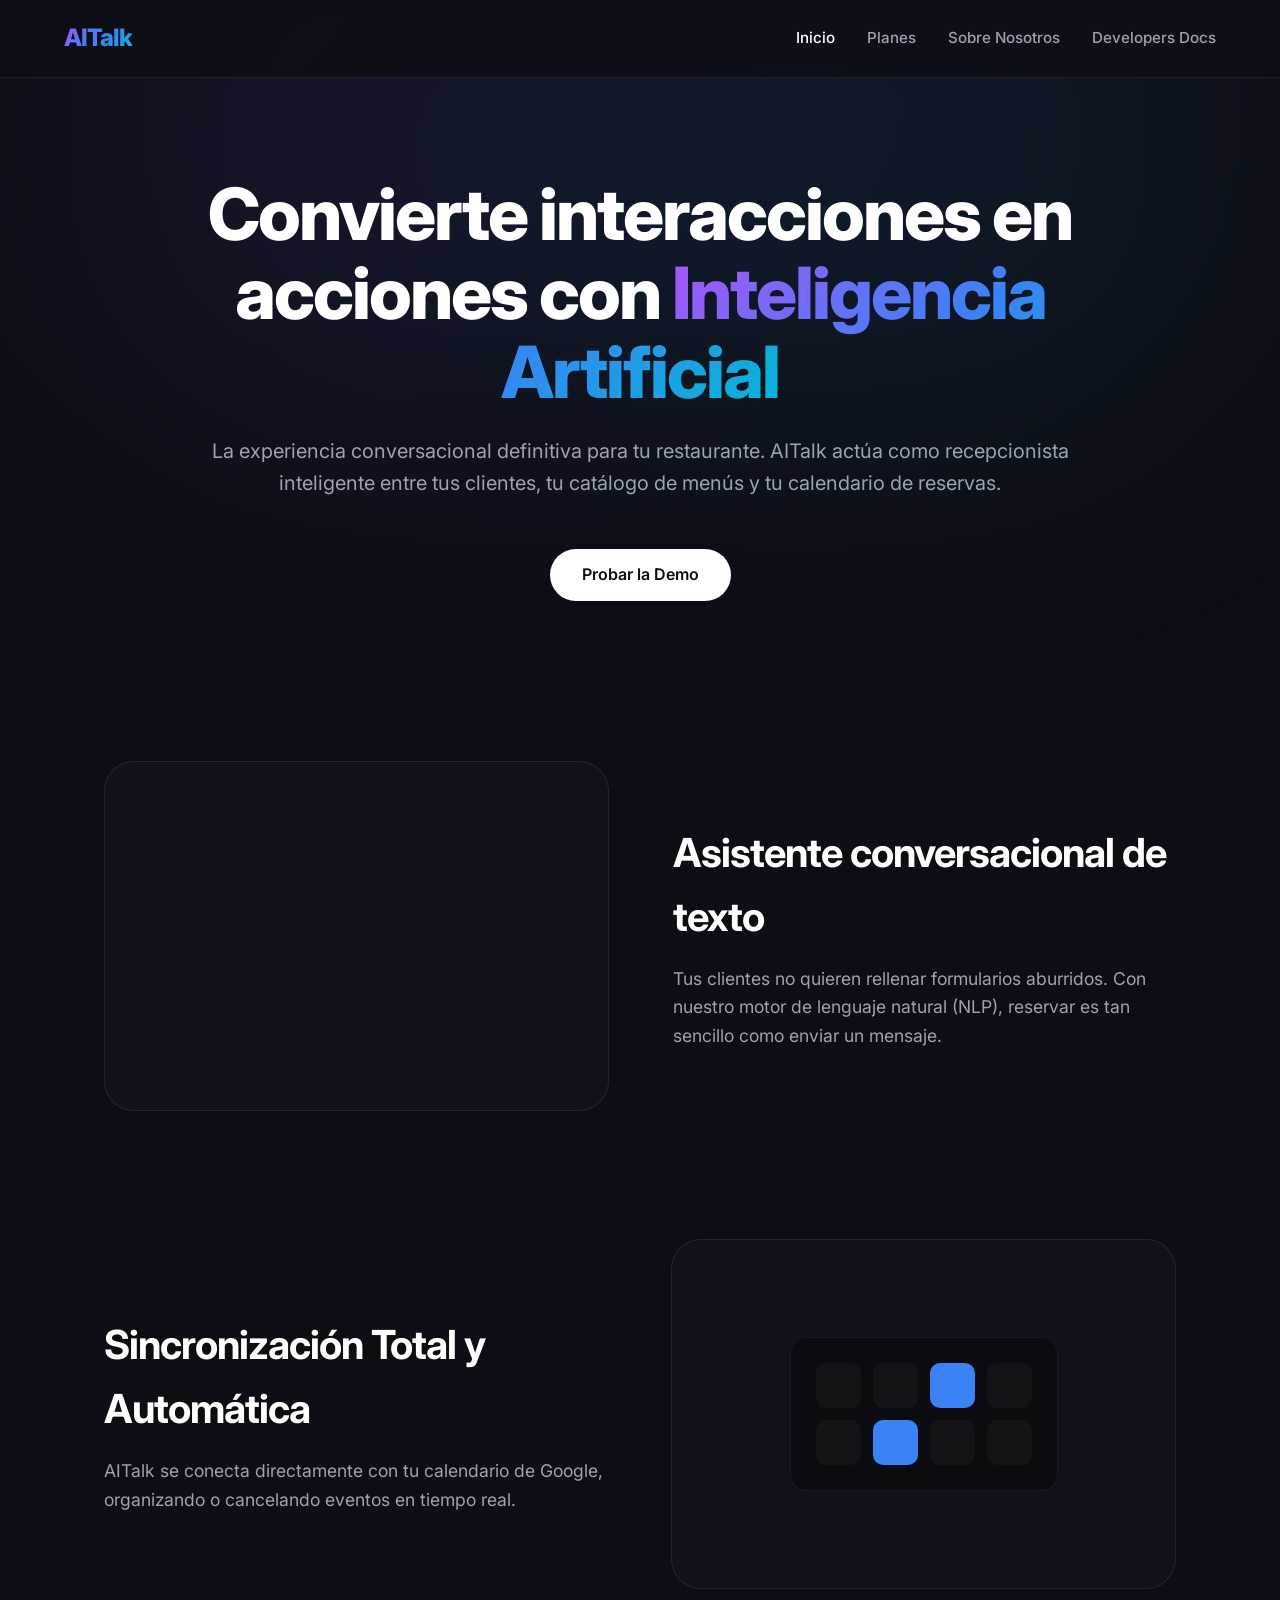
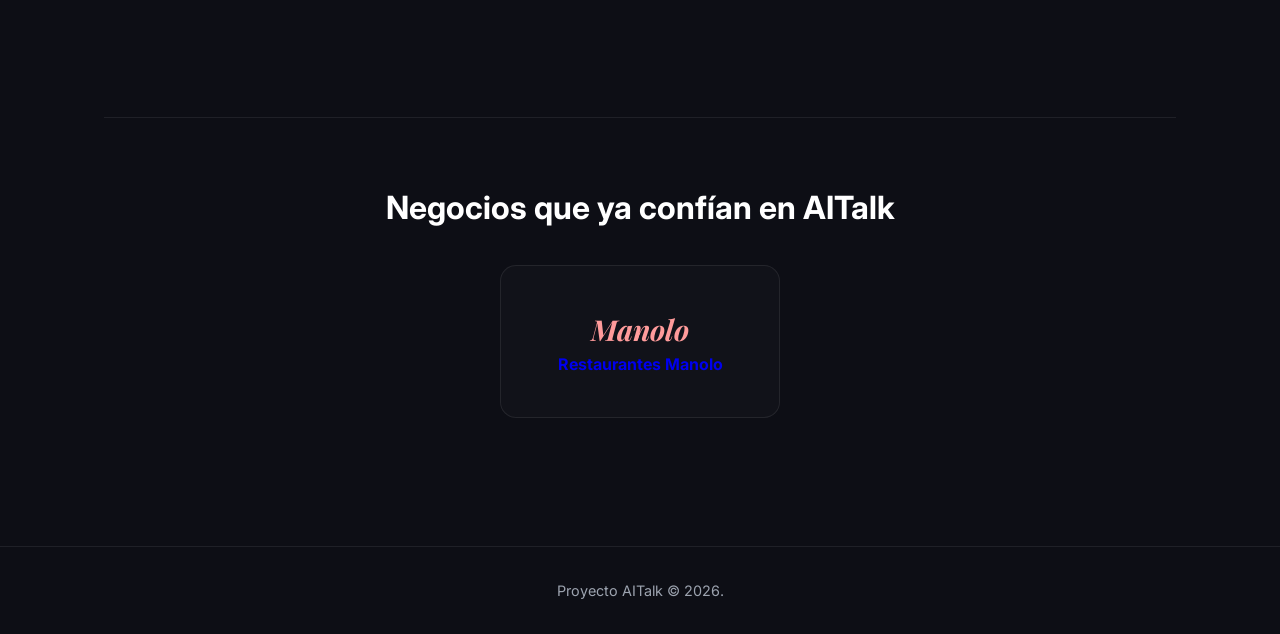
==== commit 2b0013e6: "Quitar demo chat del codigo Quitado el demo chat para implementarlo en la web pantalla de restaurant" ====
--- a/index.html
+++ b/index.html
@@ -17,7 +17,6 @@
             <a href="planes.html">Planes</a>
             <a href="about.html">Sobre Nosotros</a>
             <a href="docs.html">Developers Docs</a>
-            <a href="demo.html">Demo Chat</a>
         </div>
     </nav>
 
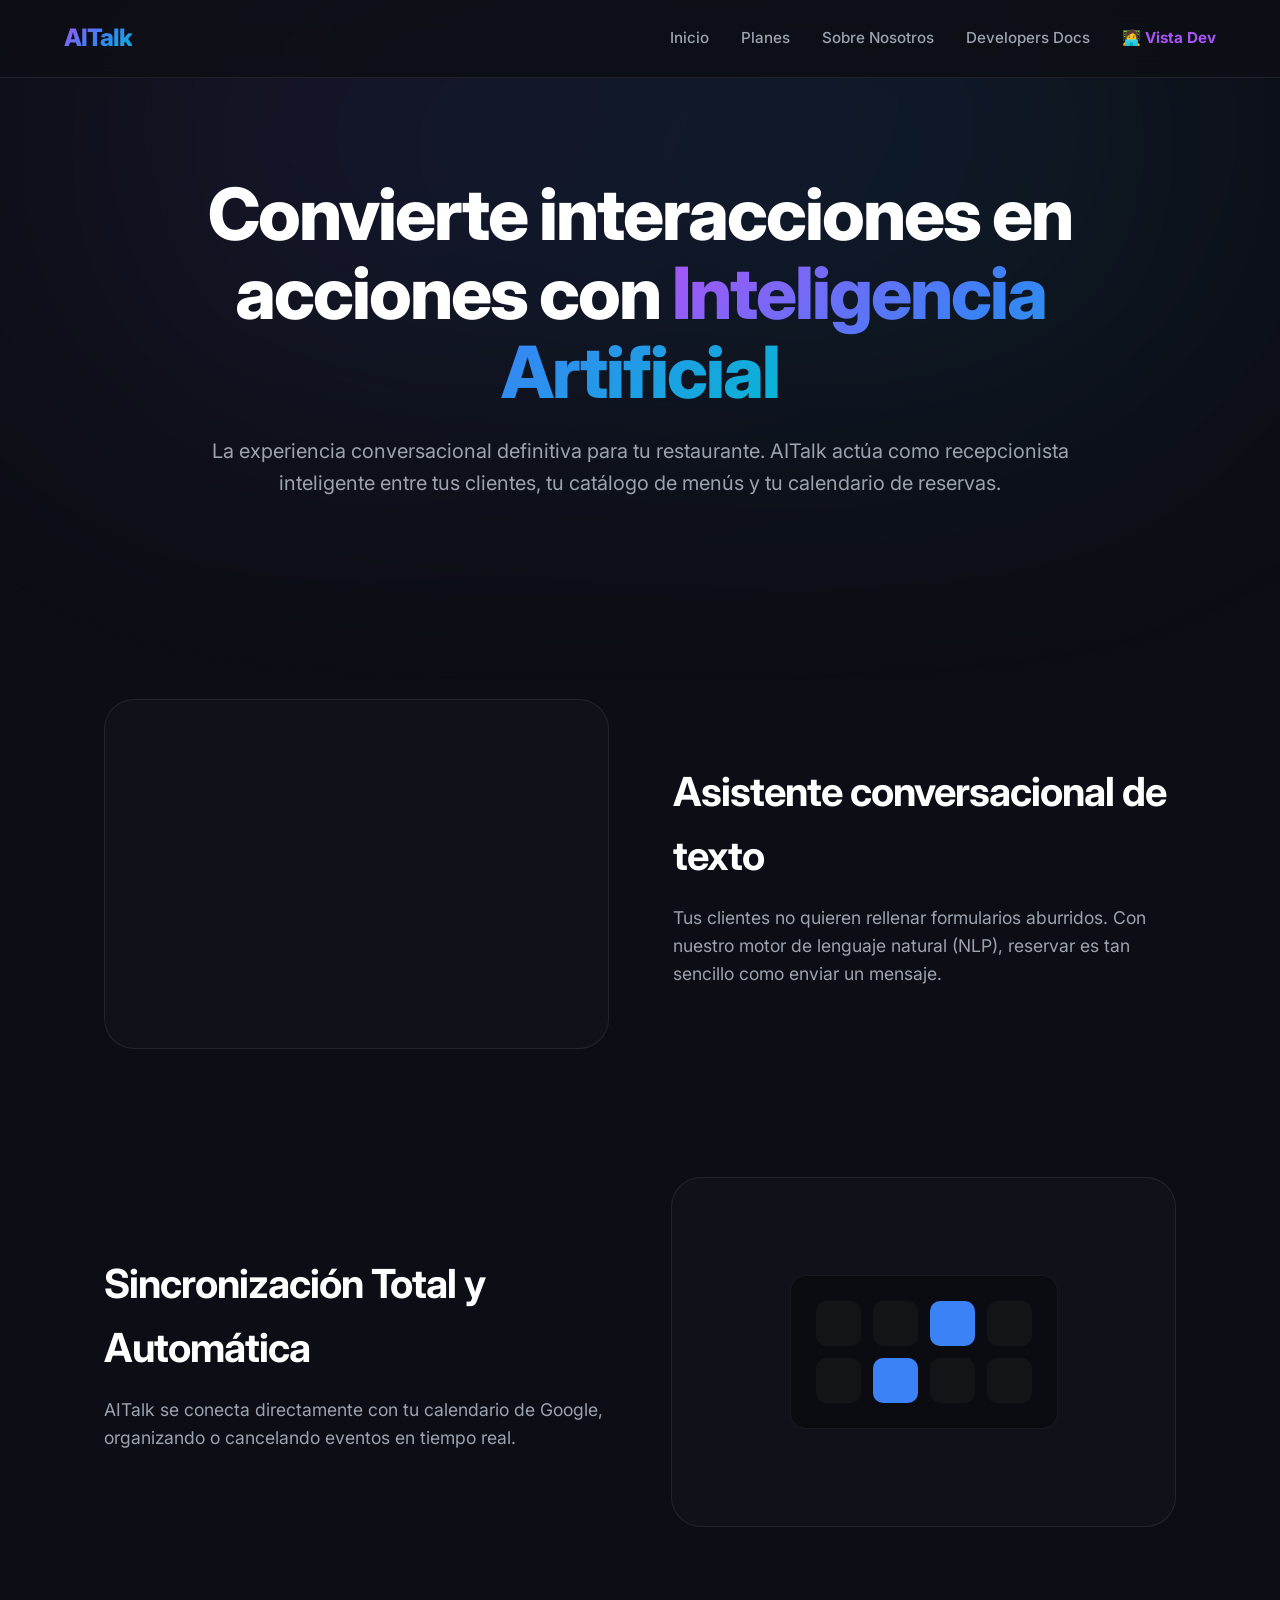
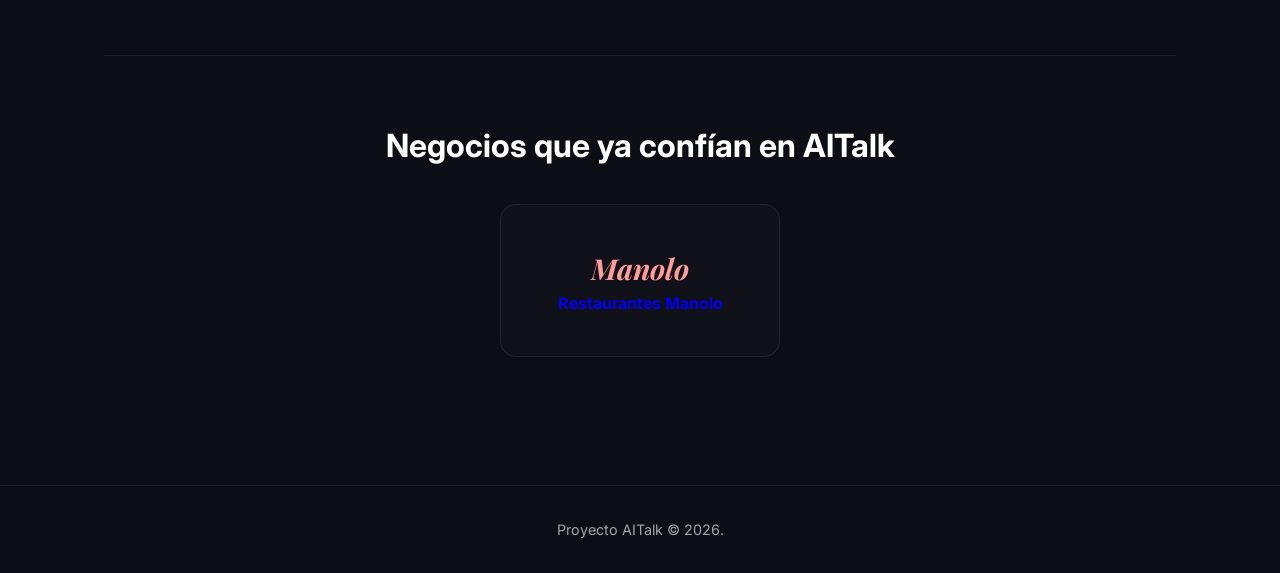
==== commit 6e6dca4d: "quitar demo Hemos decidido quitar la demo para centrarnos en que se pueda probar en la web de restau" ====
--- a/index.html
+++ b/index.html
@@ -12,11 +12,12 @@
     <!-- NAVBAR REUTILIZABLE -->
     <nav class="navbar">
         <a href="index.html" class="logo">AITalk</a>
-        <div class="nav-links">
-            <a href="index.html" class="active">Inicio</a>
+<div class="nav-links">
+            <a href="index.html">Inicio</a>
             <a href="planes.html">Planes</a>
             <a href="about.html">Sobre Nosotros</a>
             <a href="docs.html">Developers Docs</a>
+            <a href="login-dev.html" style="color: #a855f7; font-weight: bold;">🧑‍💻 Vista Dev</a>
         </div>
     </nav>
 
@@ -24,7 +25,6 @@
         <div class="hero">
             <h1>Convierte interacciones en acciones con <span class="text-gradient">Inteligencia Artificial</span></h1>
             <p>La experiencia conversacional definitiva para tu restaurante. AITalk actúa como recepcionista inteligente entre tus clientes, tu catálogo de menús y tu calendario de reservas.</p>
-            <a href="demo.html" class="btn btn-primary" style="margin-top: 10px;">Probar la Demo</a>
         </div>
 
         <div class="feature-row">
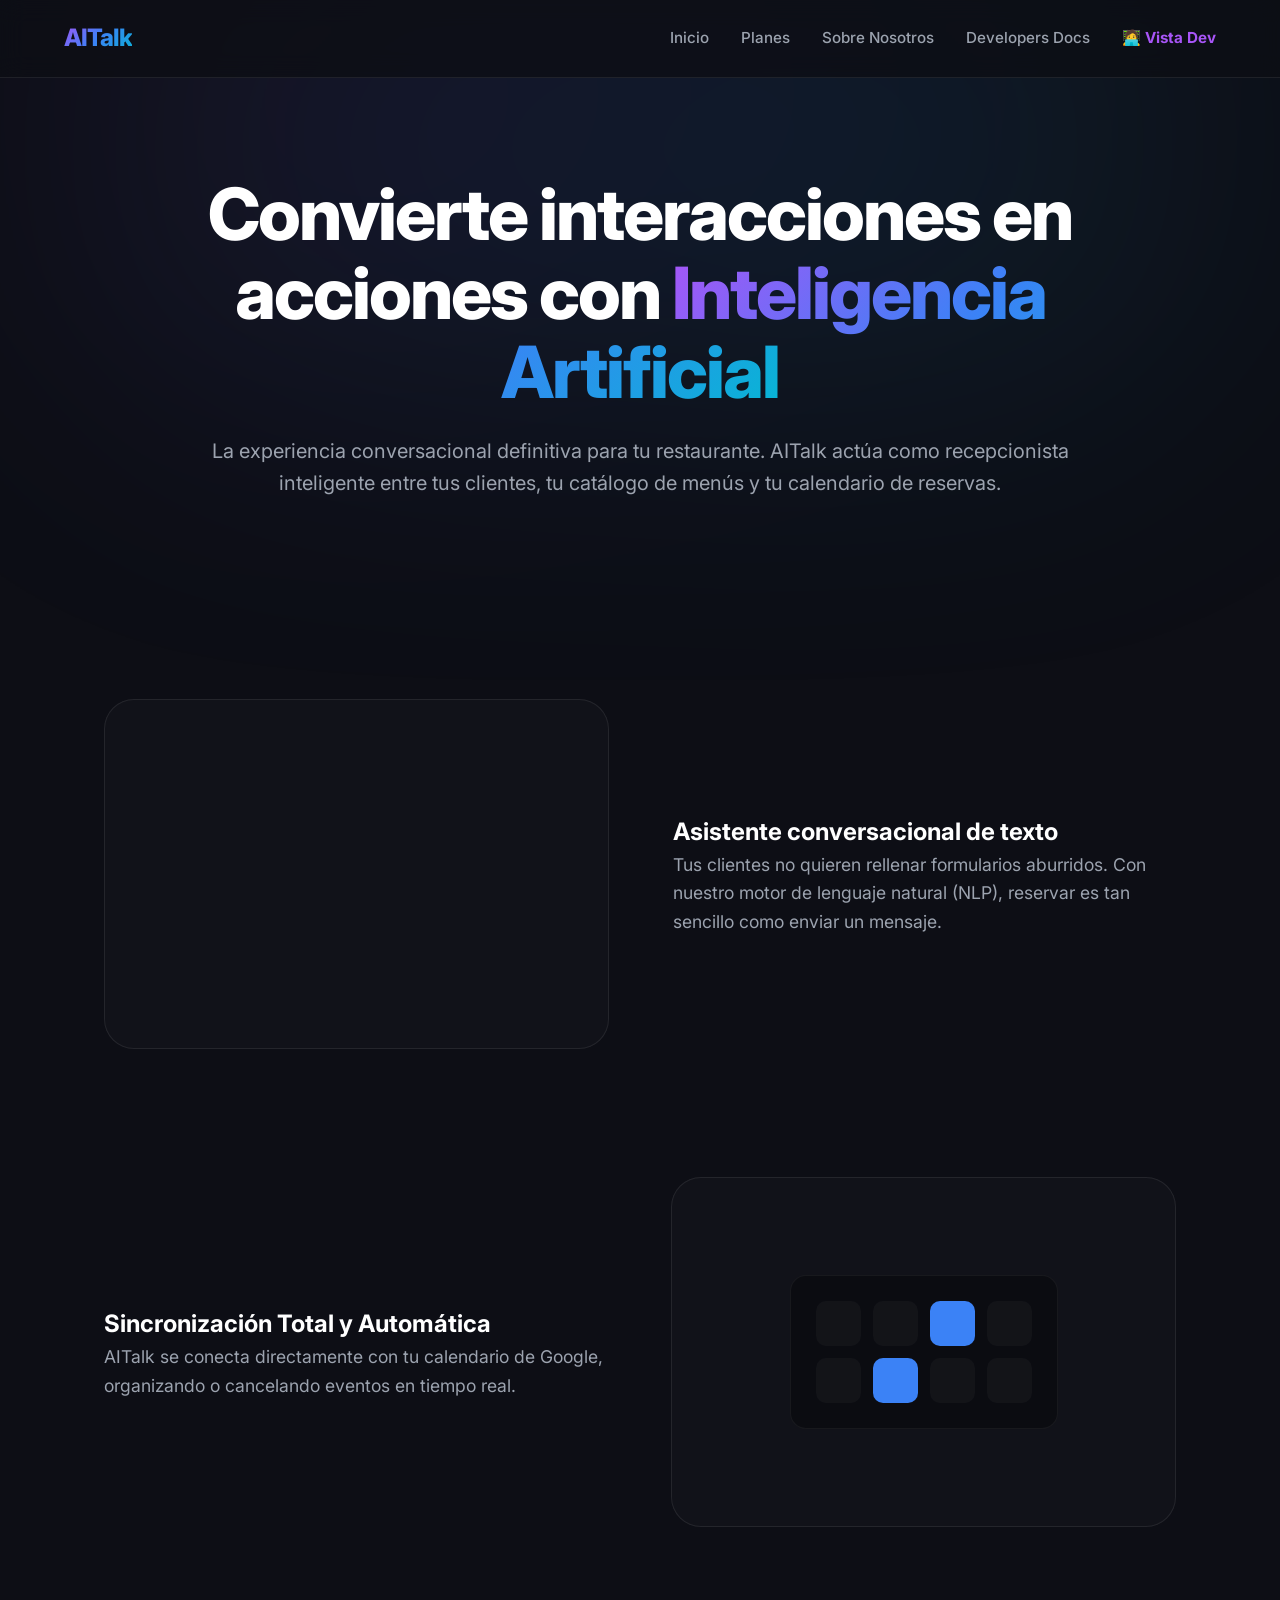
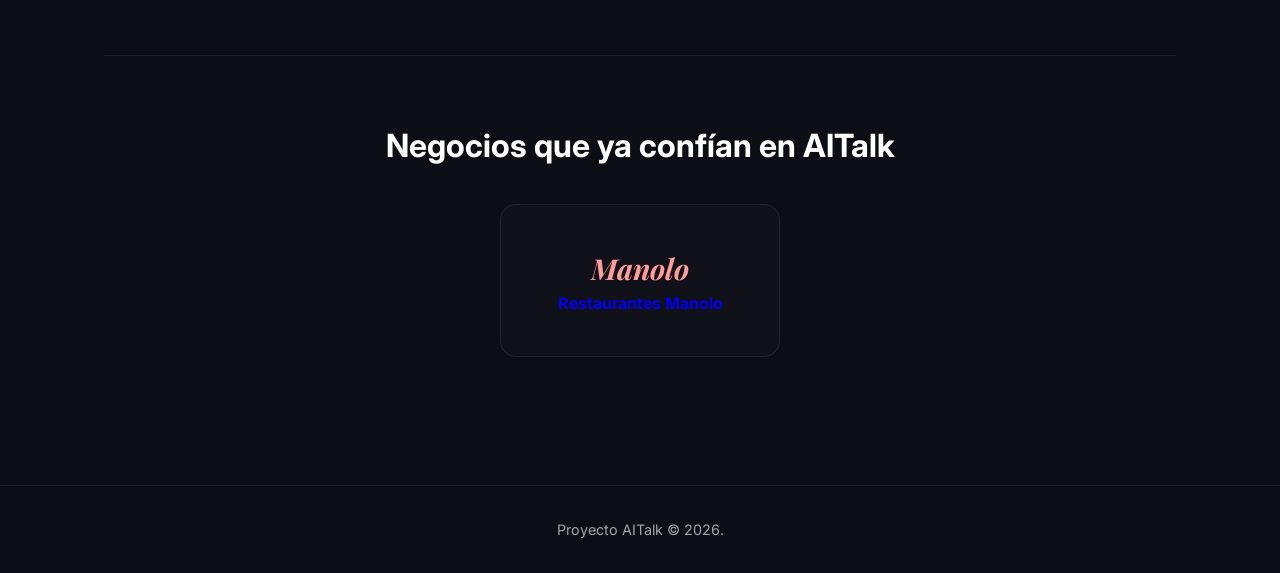
==== commit 5d5e59e4: "Arreglos menores Arreglos menores en el código para funcionar de acuerdo a los estándares de la W3C." ====
--- a/index.html
+++ b/index.html
@@ -29,7 +29,7 @@
 
         <div class="feature-row">
             <div class="feature-text">
-                <h3>Asistente conversacional de texto</h3>
+                <h2>Asistente conversacional de texto</h2>
                 <p>Tus clientes no quieren rellenar formularios aburridos. Con nuestro motor de lenguaje natural (NLP), reservar es tan sencillo como enviar un mensaje.</p>
             </div>
             <div class="feature-visual">
@@ -42,7 +42,7 @@
 
         <div class="feature-row">
             <div class="feature-text">
-                <h3>Sincronización Total y Automática</h3>
+                <h2>Sincronización Total y Automática</h2>
                 <p>AITalk se conecta directamente con tu calendario de Google, organizando o cancelando eventos en tiempo real.</p>
             </div>
             <div class="feature-visual">
--- a/styles.css
+++ b/styles.css
@@ -11,6 +11,7 @@
    6. PÁGINA: DEMO CHAT (Interfaz de simulación)
    7. PÁGINA: DOCS DEVELOPERS (Layout lateral, formato de texto y código)
    8. TEMAS EXTERNOS (Webs hipotéticas como Restaurantes Manolo)
+   9. VISTA DESARROLLADOR (LOGIN Y DASHBOARD)
    ========================================================================== */
 
 
@@ -506,13 +507,13 @@
 /* ==========================================================================
    7. PÁGINA: DOCS DEVELOPERS
    ========================================================================== */
-.docs-layout {
+   .docs-layout {
     display: flex;
     gap: 3rem;
     align-items: flex-start;
 }
 
-/* Menú Lateral (Sidebar) */
+/* --- Menú Lateral (Sidebar) --- */
 .docs-sidebar {
     width: 250px;
     position: sticky;
@@ -520,7 +521,8 @@
 }
 
 .docs-sidebar ul {
-    list-style: none;
+    list-style: none !important;
+    padding-left: 0 !important;
 }
 
 .docs-sidebar li {
@@ -554,7 +556,7 @@
     padding-left: 8px;
 }
 
-/* Área principal de Documentación */
+/* --- Área principal de Documentación --- */
 .docs-content {
     flex: 1;
 }
@@ -568,57 +570,109 @@
     display: block;
 }
 
+/* Títulos idénticos a las capturas (Extra Bold y Blancos) */
 .doc-pane h2 {
     font-size: 2.2rem;
+    font-weight: 800;
+    color: #ffffff;
     margin-bottom: 1rem;
     letter-spacing: -0.5px;
 }
 
 .doc-pane h3 {
-    font-size: 1.3rem;
-    margin: 2rem 0 1rem;
-    color: #e5e7eb;
-}
-
+    font-size: 1.4rem;
+    font-weight: 800;
+    color: #ffffff;
+    margin: 2.5rem 0 1.2rem;
+}
+
+/* Párrafos base (Gris) */
 .doc-pane p {
     color: var(--ai-muted);
-    margin-bottom: 1.5rem;
     line-height: 1.7;
     font-size: 1.05rem;
-}
-
-/* Estilos de Listas para que sean idénticas a las capturas de pantalla */
+    margin-bottom: 1.5rem;
+}
+
+/* --- FORMATO ESPECÍFICO DE LISTAS PARA CLAVAR LAS CAPTURAS --- */
+
+/* Anulamos los márgenes por defecto del navegador para control absoluto */
 .doc-pane ul,
 .doc-pane ol {
-    margin-left: 1.5rem;
+    list-style: none !important; 
+    padding-left: 0 !important;
+    margin-left: 0 !important;
     margin-bottom: 2rem;
 }
 
-.doc-pane li {
+/* =========================================
+   REGLAS COMUNES PARA TODAS LAS LISTAS (ul y ol)
+   ========================================= */
+.doc-pane ul li,
+.doc-pane ol li {
+    position: relative;
+    margin-bottom: 1.5rem;
+    color: var(--ai-muted); /* TODO EL TEXTO BASE EN GRIS */
     font-size: 1.05rem;
     line-height: 1.7;
-    margin-bottom: 1rem;
-}
-
+}
+
+/* Las palabras en negrita [strong] se vuelven BLANCAS */
+.doc-pane ul li strong,
+.doc-pane ol li strong {
+    color: #ffffff;
+    font-weight: 700;
+}
+
+/* Las palabras en cursiva [em] se vuelven BLANCAS */
+.doc-pane ul li em,
+.doc-pane ol li em {
+    color: #ffffff;
+    font-style: italic;
+}
+
+
+/* =========================================
+   1. LISTAS CON VIÑETAS (PostgreSQL / n8n)
+   ========================================= */
 .doc-pane ul li {
-    color: var(--ai-muted); /* Texto base en gris */
-}
-
-.doc-pane ul li strong {
-    color: var(--ai-text); /* Las negritas en blanco */
+    padding-left: 1.2rem; /* Espacio para el punto */
+}
+
+/* Dibujamos el punto manualmente alineado a la izquierda */
+.doc-pane ul li::before {
+    content: "•"; 
+    position: absolute;
+    left: 0;
+    top: 0;
+    color: var(--ai-text); /* Punto blanco/claro */
+    font-weight: bold;
+}
+
+
+/* =========================================
+   2. LISTAS NUMERADAS (Google Calendar)
+   ========================================= */
+.doc-pane ol {
+    counter-reset: doc-counter; /* Iniciamos un contador interno CSS */
+}
+
+.doc-pane ol li {
+    counter-increment: doc-counter; /* Sumamos 1 por cada elemento */
+    padding-left: 1.5rem; /* Espacio exacto entre el número y el texto */
+}
+
+/* Dibujamos el número (1., 2., 3...) exactamente en la coordenada 0 */
+.doc-pane ol li::before {
+    content: counter(doc-counter) "."; 
+    position: absolute;
+    left: 0;
+    top: 0;
+    color: #ffffff; /* El número en blanco para que destaque levemente */
     font-weight: 600;
 }
 
-.doc-pane ul li em {
-    color: var(--ai-text); /* Cursivas en blanco */
-    font-style: italic;
-}
-
-.doc-pane ol li {
-    color: var(--ai-text); /* Las listas numeradas enteramente en blanco */
-}
-
-/* Bloque de Código SQL (Estilo VSCode/Terminal) */
+/* --- Bloque de Código SQL --- */
 .doc-code.sql-block {
     background: #09090b;
     border: 1px solid rgba(255, 255, 255, 0.05);
@@ -631,11 +685,11 @@
     overflow-x: auto;
 }
 
-.sql-comment { color: #a78bfa; } /* Color morado suave */
-.sql-keyword { color: #c084fc; font-weight: 500; } /* Comandos SQL */
-.sql-variable { color: #e879f9; } /* Tablas y columnas */
-
-/* Grid de Tarjetas iniciales en la Intro de Docs */
+.sql-comment { color: #a78bfa; } 
+.sql-keyword { color: #c084fc; font-weight: 500; } 
+.sql-variable { color: #e879f9; } 
+
+/* --- Grid de Tarjetas Iniciales --- */
 .docs-grid {
     display: grid;
     grid-template-columns: repeat(auto-fit, minmax(300px, 1fr));
@@ -663,7 +717,7 @@
     display: inline-block;
 }
 
-.docs-card h4 {
+.docs-card h3 {
     margin-bottom: 0.8rem;
     font-size: 1.2rem;
 }
@@ -672,6 +726,7 @@
     color: var(--ai-muted);
     font-size: 0.95rem;
     line-height: 1.6;
+    margin-bottom: 0; /* Anula el margin general de 'p' dentro de la tarjeta */
 }
 
 
@@ -763,4 +818,92 @@
     color: #a855f7;
     text-decoration: none;
     font-weight: 600;
-}+}
+
+/* ==========================================================================
+   VISTA DESARROLLADOR (LOGIN Y DASHBOARD)
+   ========================================================================== */
+   .login-box {
+    background: var(--ai-surface);
+    border: 1px solid var(--ai-border);
+    padding: 3rem;
+    border-radius: 20px;
+    width: 100%;
+    max-width: 400px;
+    box-shadow: 0 20px 40px rgba(0,0,0,0.5);
+}
+
+.login-input {
+    width: 100%;
+    padding: 12px 15px;
+    margin-bottom: 1.5rem;
+    border-radius: 10px;
+    border: 1px solid var(--ai-border);
+    background: rgba(0, 0, 0, 0.3);
+    color: white;
+    font-size: 1rem;
+    outline: none;
+    transition: border 0.3s;
+}
+
+.login-input:focus {
+    border-color: #a855f7;
+}
+
+.table-container {
+    background: var(--ai-surface);
+    border: 1px solid var(--ai-border);
+    border-radius: 20px;
+    overflow: hidden;
+    box-shadow: 0 10px 30px rgba(0,0,0,0.3);
+}
+
+.dev-table {
+    width: 100%;
+    border-collapse: collapse;
+    text-align: left;
+}
+
+.dev-table th {
+    background: rgba(255, 255, 255, 0.05);
+    padding: 1.2rem;
+    font-weight: 600;
+    color: var(--ai-muted);
+    font-size: 0.9rem;
+    text-transform: uppercase;
+    letter-spacing: 1px;
+    border-bottom: 1px solid var(--ai-border);
+}
+
+.dev-table td {
+    padding: 1.2rem;
+    border-bottom: 1px solid var(--ai-border);
+    color: #e5e7eb;
+    vertical-align: top;
+}
+
+.dev-table tbody tr {
+    transition: background 0.2s;
+}
+
+.dev-table tbody tr:hover {
+    background: rgba(168, 85, 247, 0.1);
+}
+
+.badge-personas {
+    background: #3b82f6;
+    color: white;
+    padding: 4px 12px;
+    border-radius: 20px;
+    font-weight: bold;
+    font-size: 0.9rem;
+}
+
+.badge-status {
+    background: rgba(16, 185, 129, 0.2);
+    color: #10b981;
+    border: 1px solid #10b981;
+    padding: 4px 12px;
+    border-radius: 20px;
+    font-size: 0.85rem;
+}
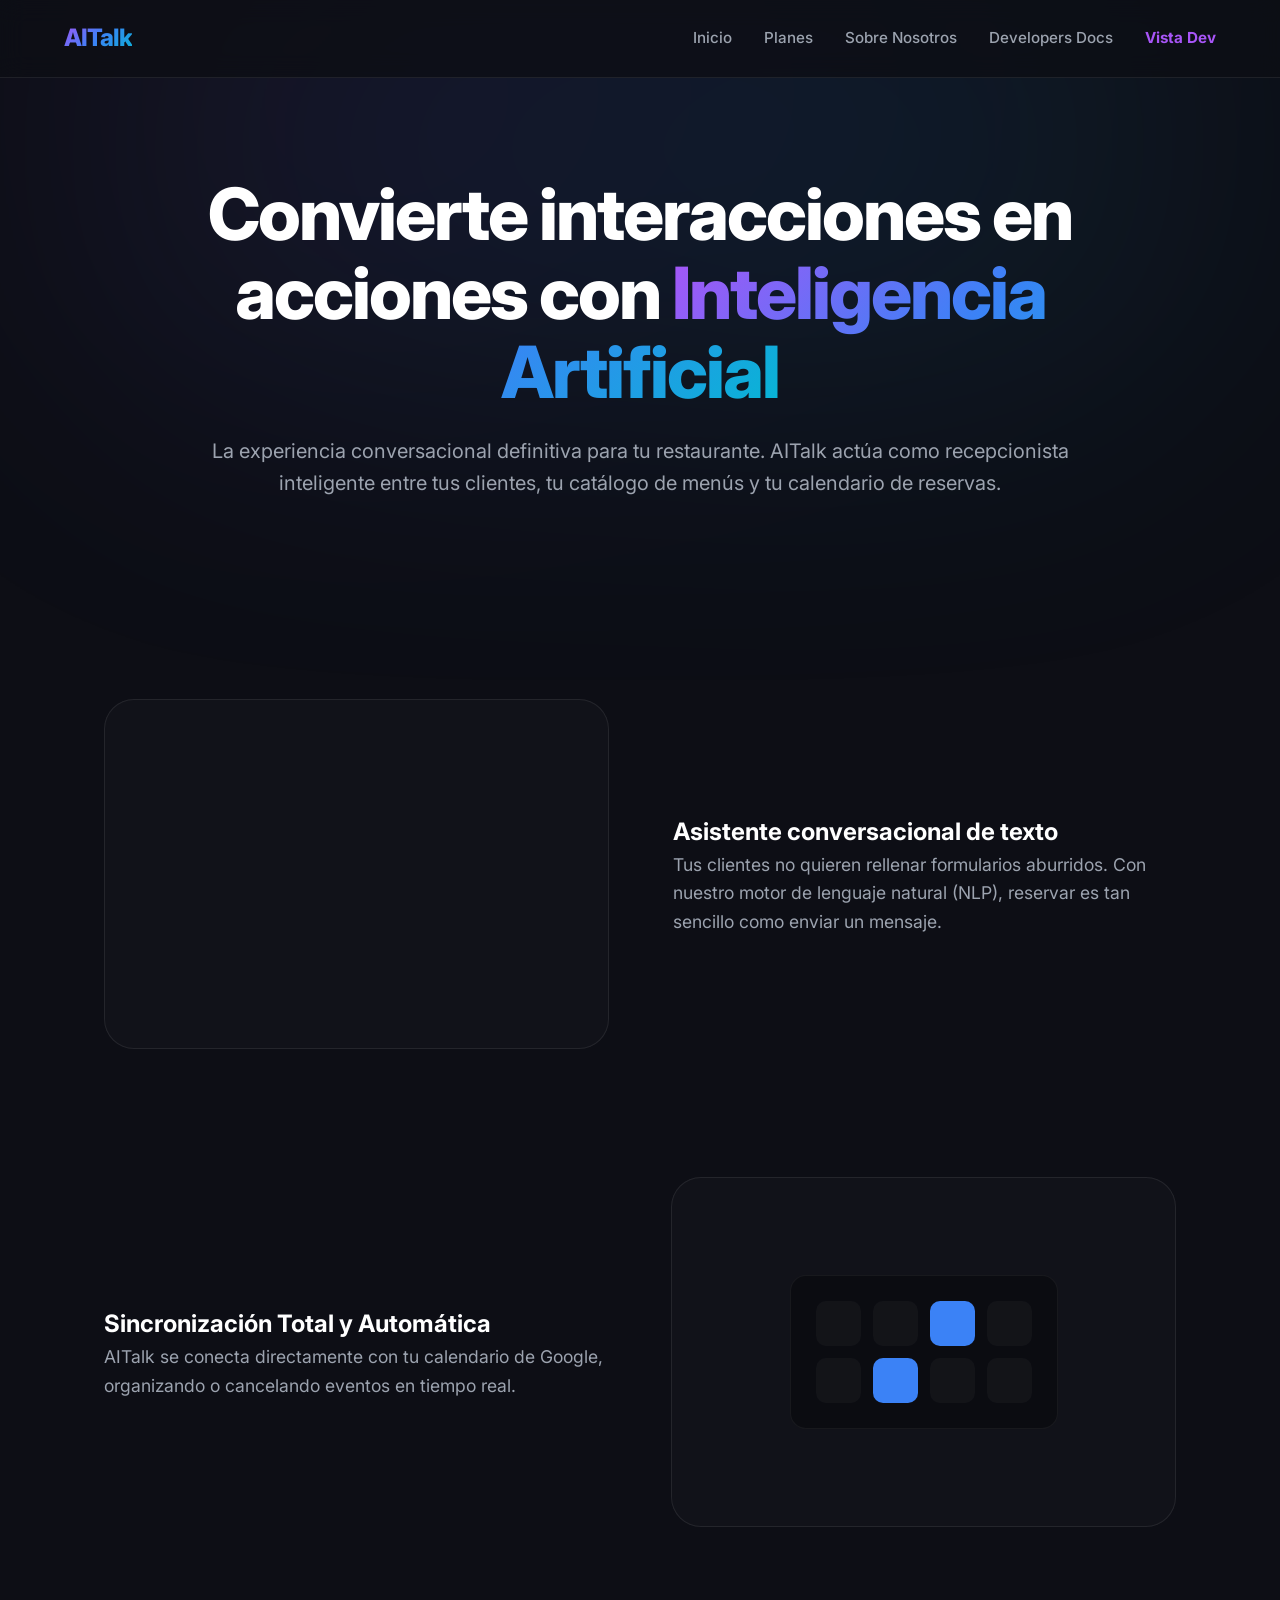
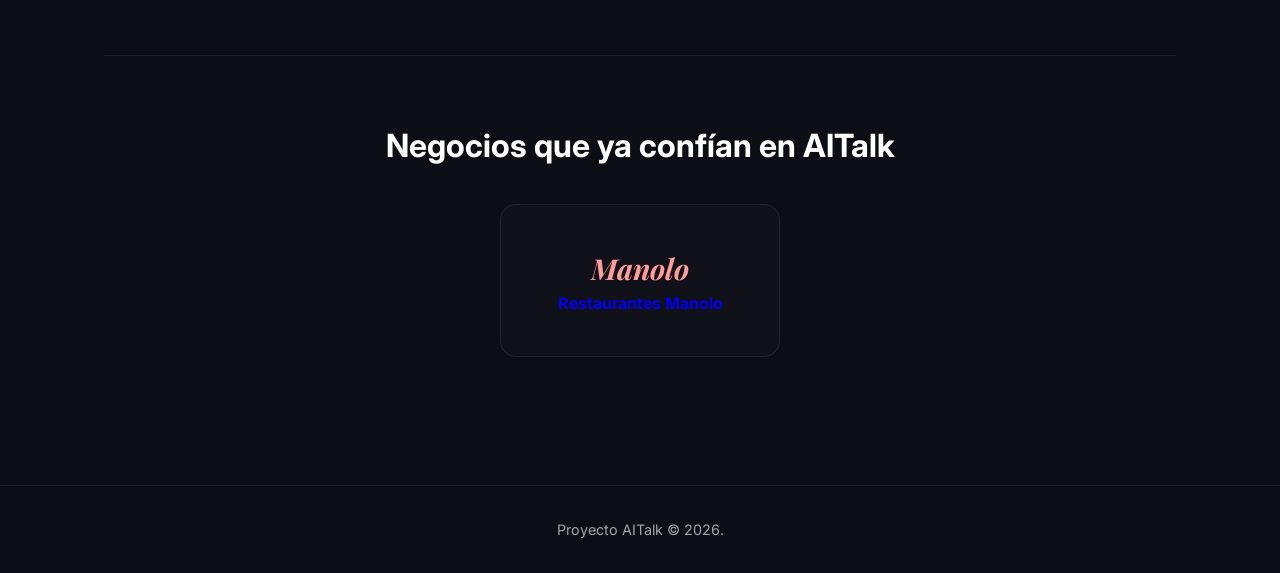
==== commit b153b6e6: "Arreglos menores" ====
--- a/index.html
+++ b/index.html
@@ -8,8 +8,6 @@
 </head>
 <body class="aitalk-theme">
     <div class="glow"></div>
-    
-    <!-- NAVBAR REUTILIZABLE -->
     <nav class="navbar">
         <a href="index.html" class="logo">AITalk</a>
 <div class="nav-links">
@@ -17,7 +15,7 @@
             <a href="planes.html">Planes</a>
             <a href="about.html">Sobre Nosotros</a>
             <a href="docs.html">Developers Docs</a>
-            <a href="login-dev.html" style="color: #a855f7; font-weight: bold;">🧑‍💻 Vista Dev</a>
+            <a href="login-dev.html" style="color: #a855f7; font-weight: bold;">Vista Dev</a>
         </div>
     </nav>
 
